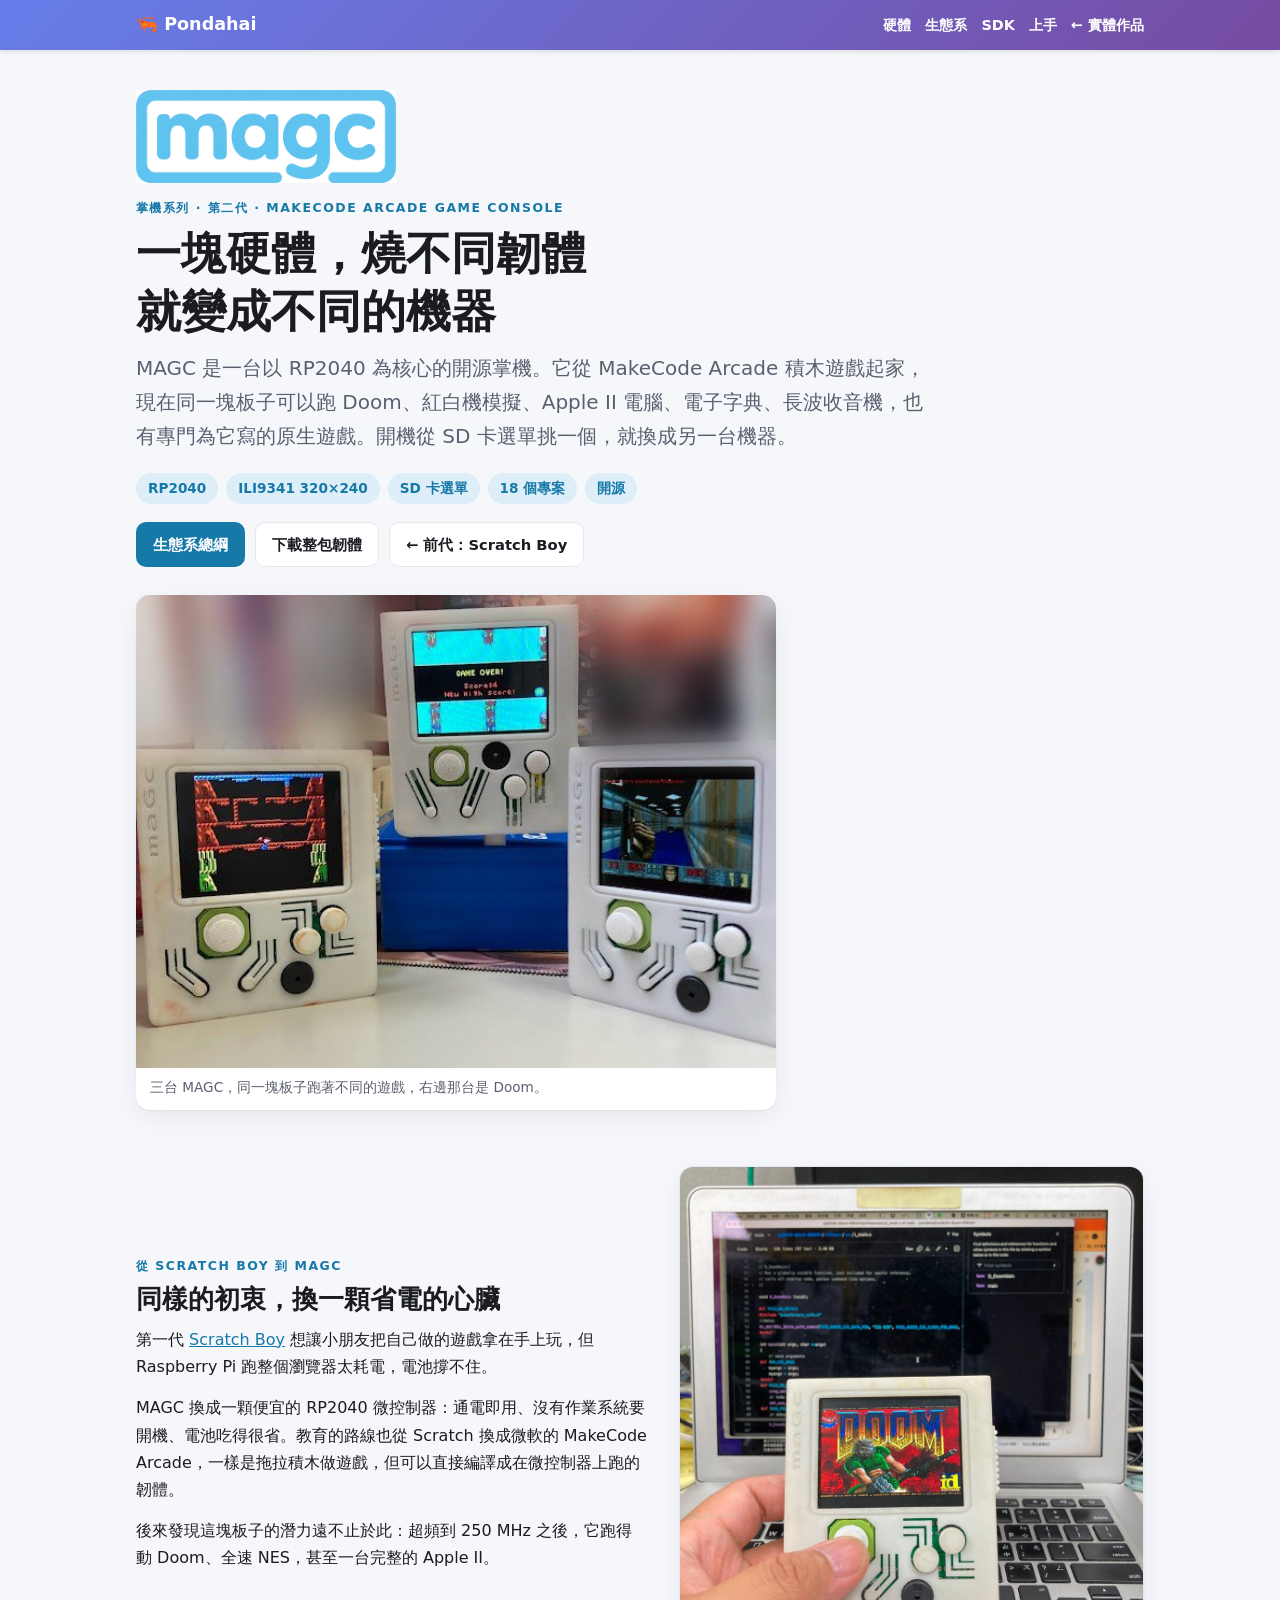
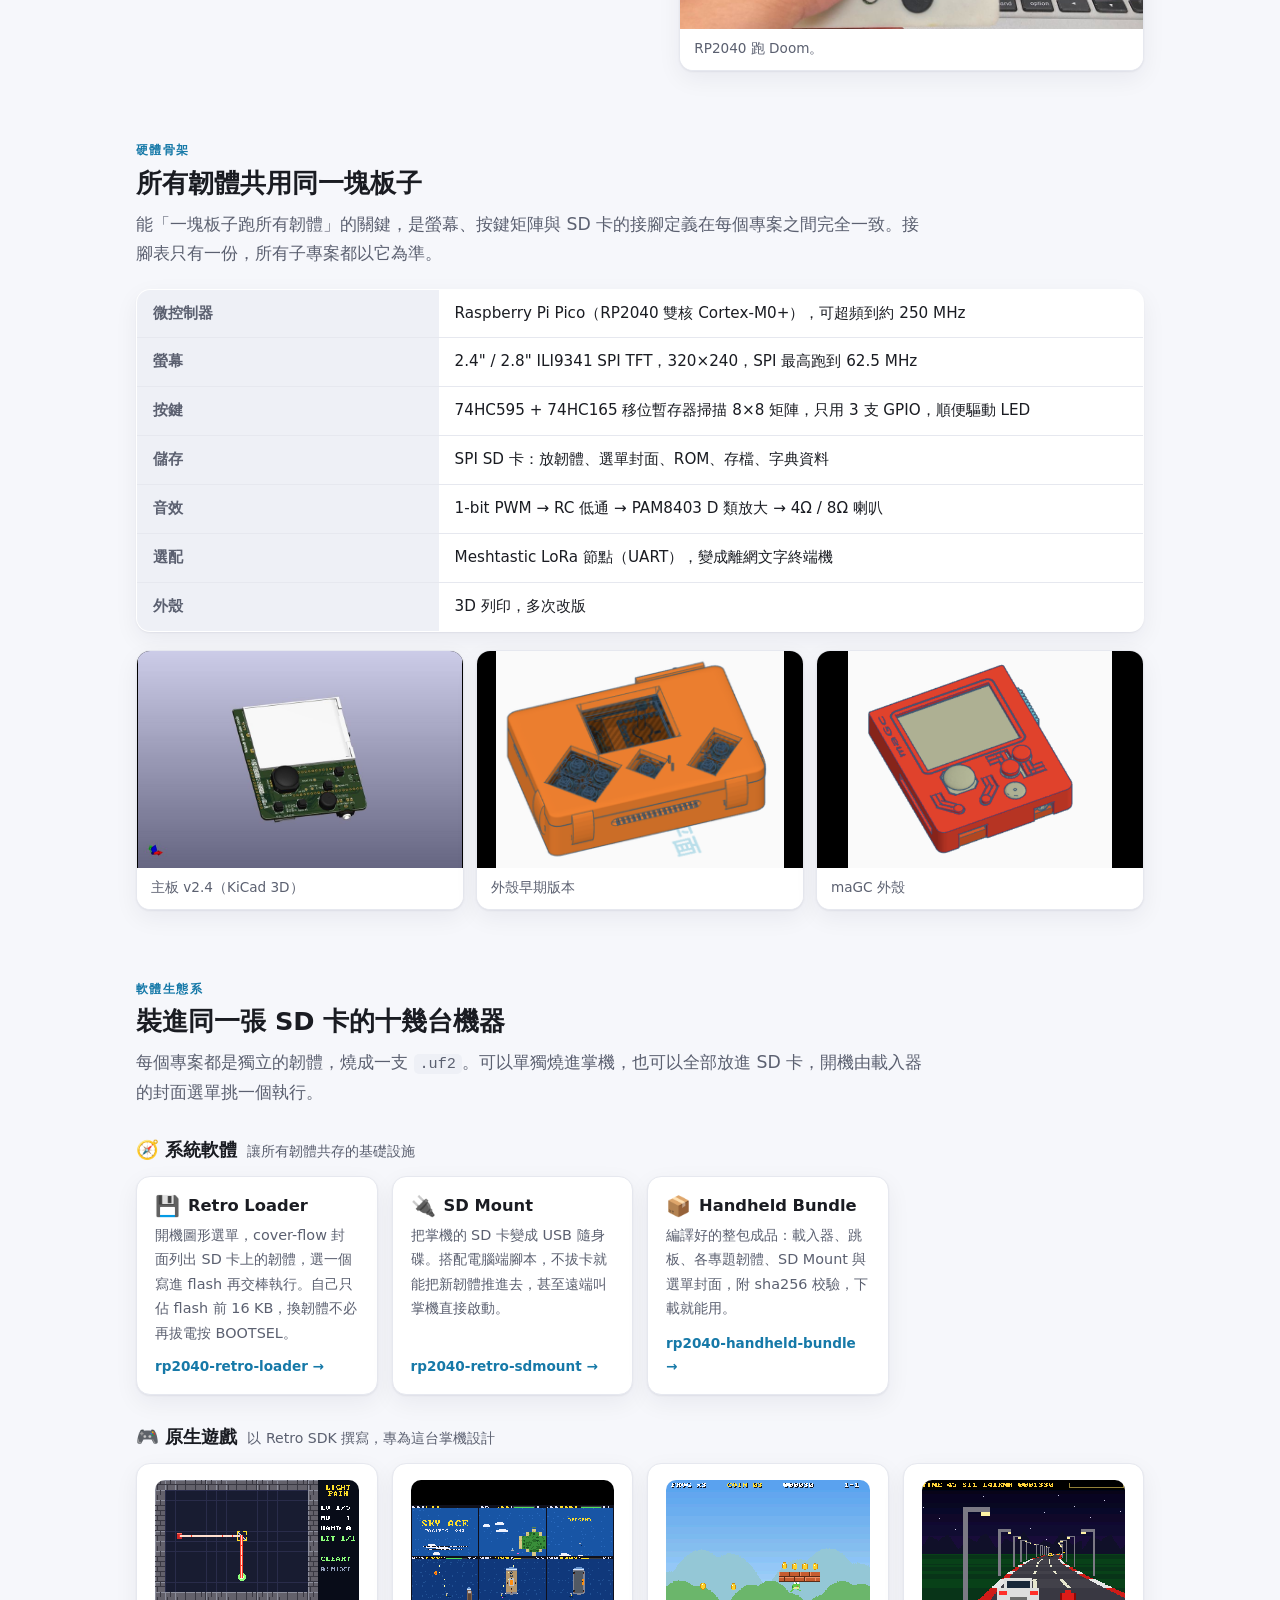
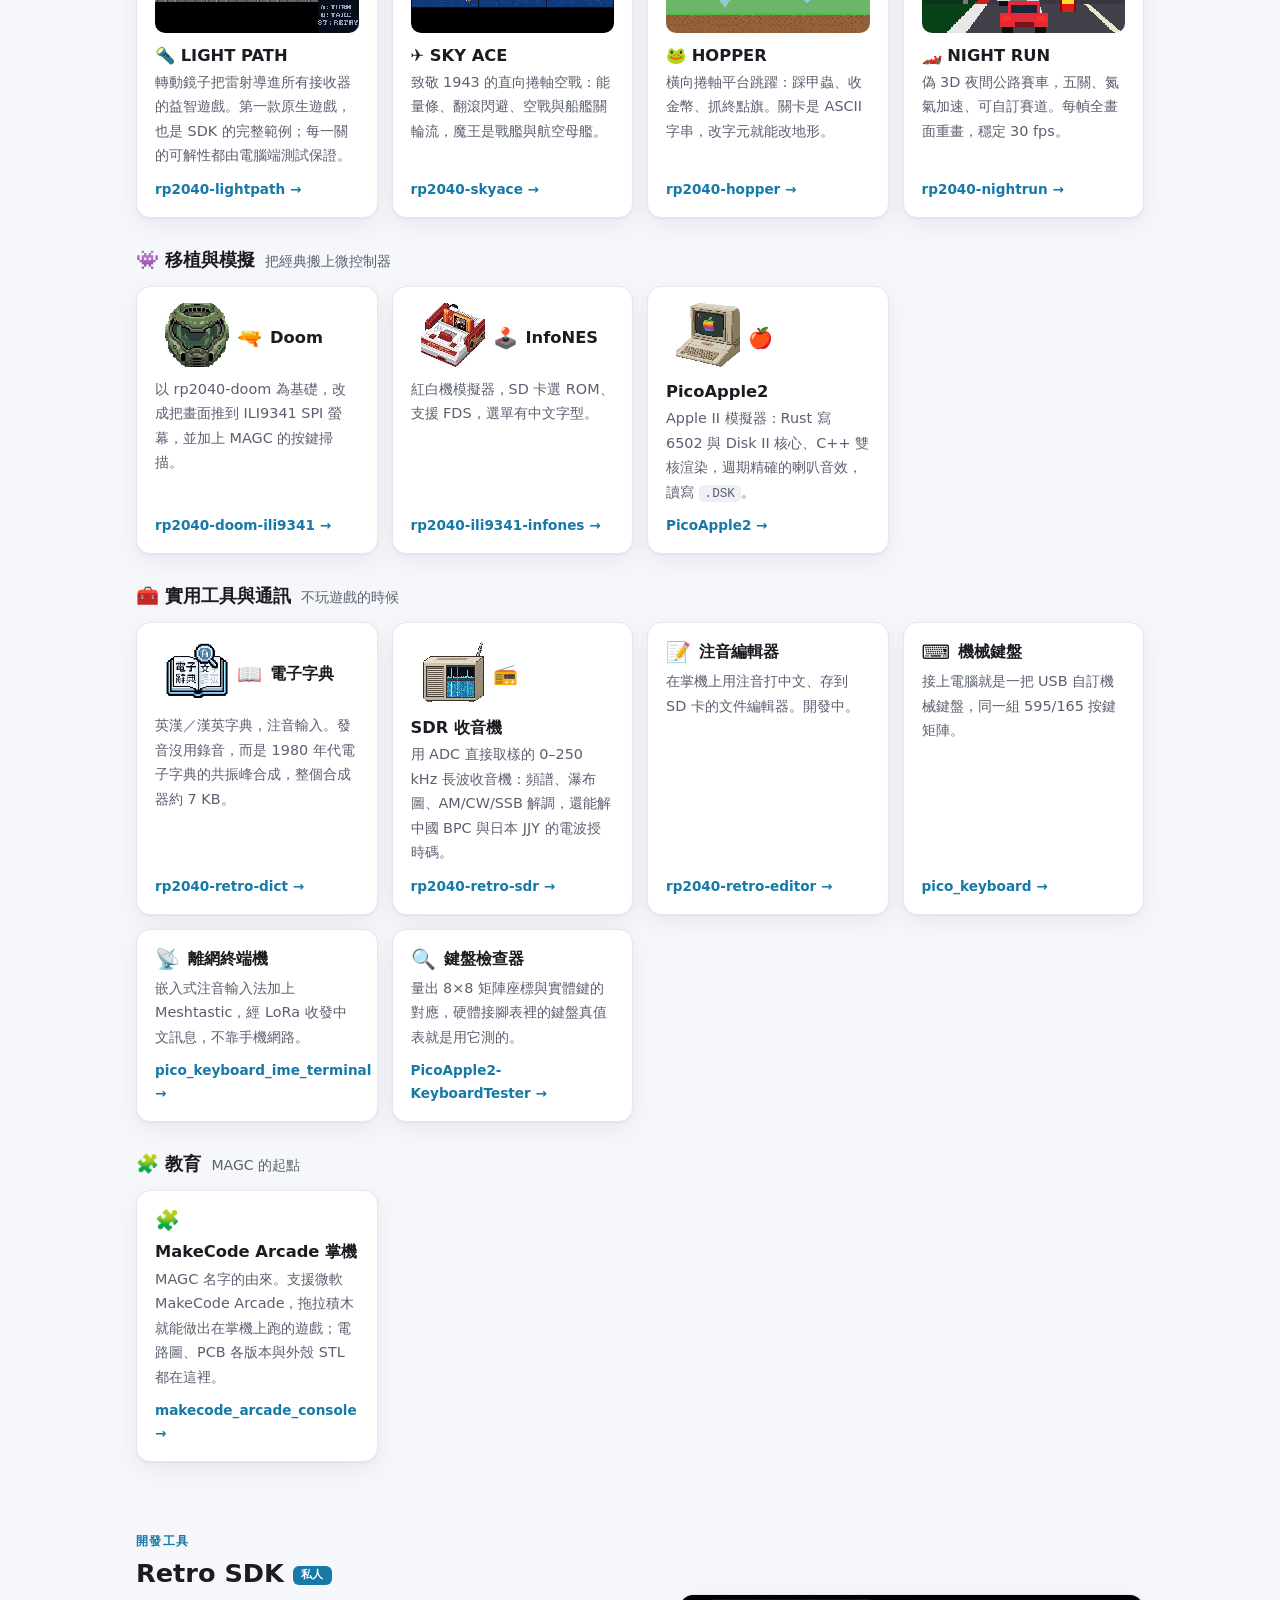
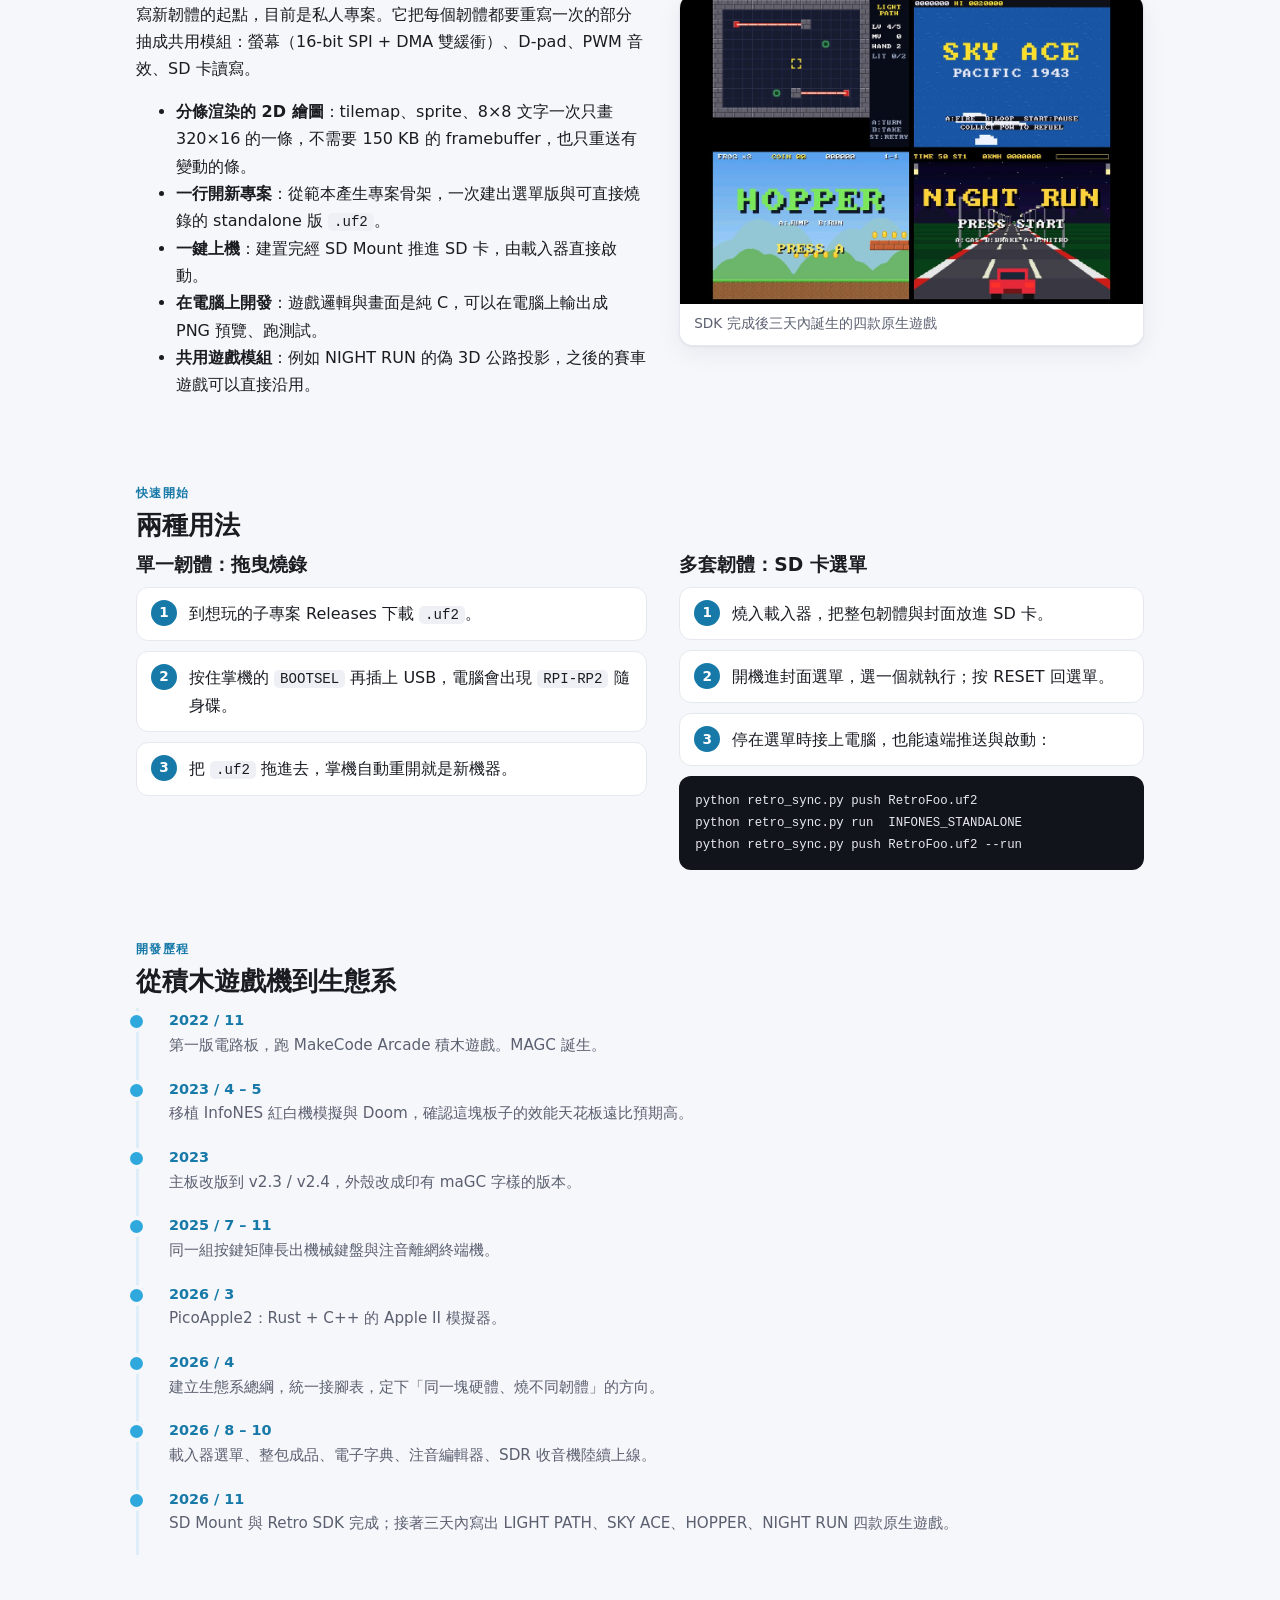
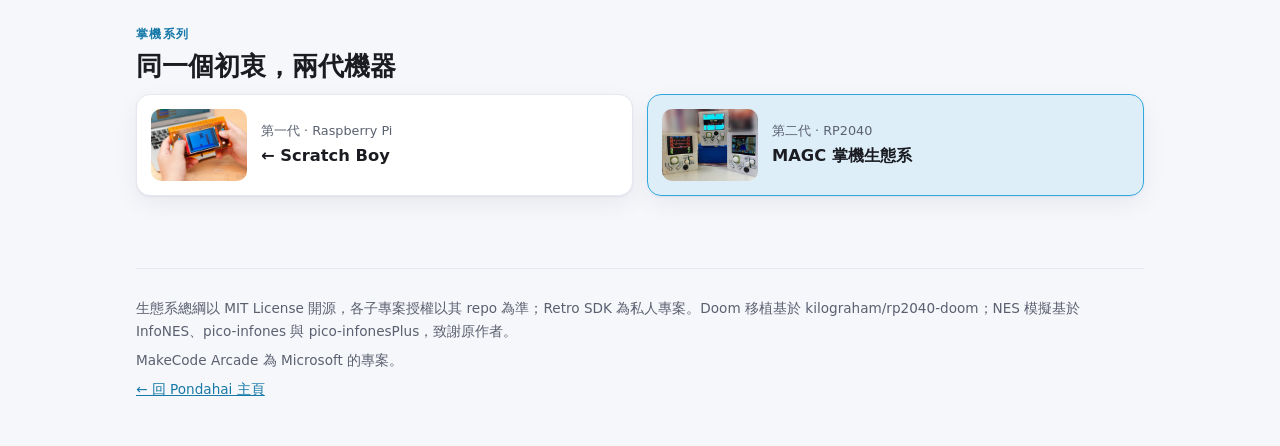
==== magc.html @ ac97529e "feat: 新增 Scratch Boy 與 MAGC 掌機介紹頁 - scratchboy.html：第一代 Scratch Boy（Raspberry Pi + Scratch 3）的理念、   " ====
<!DOCTYPE html>
<html lang="zh-Hant">
<head>
<meta charset="UTF-8">
<meta name="viewport" content="width=device-width, initial-scale=1.0">
<title>MAGC 掌機生態系</title>
<meta name="description" content="MAGC（Makecode Arcade Game Console）：RP2040 掌機與它的軟體生態系。一塊硬體，燒不同韌體就變成不同機器：Doom、NES、Apple II、電子字典、SDR 收音機與原生遊戲。">
<meta property="og:title" content="MAGC — 一塊硬體，燒不同韌體就變成不同機器">
<meta property="og:description" content="RP2040 掌機與它的軟體生態系：載入器選單、Doom、NES、Apple II、電子字典、SDR 收音機、原生遊戲。">
<meta property="og:image" content="images/magc/trio.jpg">
<link rel="stylesheet" href="css/product.css">
</head>
<body class="p-magc">

<header class="topbar">
    <div class="topbar-inner">
        <a class="brand" href="index.html">🦐 Pondahai</a>
        <nav aria-label="頁面導覽">
            <a href="#hardware">硬體</a>
            <a href="#ecosystem">生態系</a>
            <a href="#sdk">SDK</a>
            <a href="#start">上手</a>
            <a href="index.html#portfolio-personal">← 實體作品</a>
        </nav>
    </div>
</header>

<main class="wrap">

    <!-- Hero -->
    <section class="hero">
        <img class="hero-logo" src="images/magc/logo.png" width="640" height="230" alt="magc" onerror="this.remove()">
        <span class="eyebrow" style="display:block">掌機系列 · 第二代 · Makecode Arcade Game Console</span>
        <h1>一塊硬體，燒不同韌體<br>就變成不同的機器</h1>
        <p class="tagline">MAGC 是一台以 RP2040 為核心的開源掌機。它從 MakeCode Arcade 積木遊戲起家，現在同一塊板子可以跑 Doom、紅白機模擬、Apple II 電腦、電子字典、長波收音機，也有專門為它寫的原生遊戲。開機從 SD 卡選單挑一個，就換成另一台機器。</p>
        <ul class="chips">
            <li>RP2040</li>
            <li>ILI9341 320×240</li>
            <li>SD 卡選單</li>
            <li>18 個專案</li>
            <li>開源</li>
        </ul>
        <div class="actions">
            <a class="btn btn-primary" href="https://github.com/pondahai/rp2040-retro-handheld" target="_blank" rel="noopener">生態系總綱</a>
            <a class="btn btn-ghost" href="https://github.com/pondahai/rp2040-handheld-bundle/releases" target="_blank" rel="noopener">下載整包韌體</a>
            <a class="btn btn-ghost" href="scratchboy.html">← 前代：Scratch Boy</a>
        </div>
        <figure class="hero-figure narrow">
            <img src="images/magc/trio.jpg" width="595" height="440" alt="三台印著 maGC 字樣的白色 3D 列印掌機並排，螢幕分別顯示平台遊戲、GAME OVER 畫面與 Doom" onerror="this.remove()">
            <figcaption>三台 MAGC，同一塊板子跑著不同的遊戲，右邊那台是 Doom。</figcaption>
        </figure>
    </section>

    <!-- 定位 -->
    <section id="why">
        <div class="split">
            <div>
                <span class="eyebrow">從 Scratch Boy 到 MAGC</span>
                <h2 class="sec-title">同樣的初衷，換一顆省電的心臟</h2>
                <p>第一代 <a href="scratchboy.html">Scratch Boy</a> 想讓小朋友把自己做的遊戲拿在手上玩，但 Raspberry Pi 跑整個瀏覽器太耗電，電池撐不住。</p>
                <p>MAGC 換成一顆便宜的 RP2040 微控制器：通電即用、沒有作業系統要開機、電池吃得很省。教育的路線也從 Scratch 換成微軟的 MakeCode Arcade，一樣是拖拉積木做遊戲，但可以直接編譯成在微控制器上跑的韌體。</p>
                <p>後來發現這塊板子的潛力遠不止於此：超頻到 250 MHz 之後，它跑得動 Doom、全速 NES，甚至一台完整的 Apple II。</p>
            </div>
            <figure class="shot tall">
                <img src="images/magc/doom-hand.jpg" width="1000" height="1000" loading="lazy" alt="手握一台白色 MAGC 掌機，螢幕顯示 DOOM 標題畫面" onerror="this.parentElement.remove()">
                <figcaption>RP2040 跑 Doom。</figcaption>
            </figure>
        </div>
    </section>

    <!-- 硬體 -->
    <section id="hardware">
        <span class="eyebrow">硬體骨架</span>
        <h2 class="sec-title">所有韌體共用同一塊板子</h2>
        <p class="lead">能「一塊板子跑所有韌體」的關鍵，是螢幕、按鍵矩陣與 SD 卡的接腳定義在每個專案之間完全一致。接腳表只有一份，所有子專案都以它為準。</p>

        <table class="spec">
            <tbody>
                <tr><th>微控制器</th><td>Raspberry Pi Pico（RP2040 雙核 Cortex-M0+），可超頻到約 250 MHz</td></tr>
                <tr><th>螢幕</th><td>2.4" / 2.8" ILI9341 SPI TFT，320×240，SPI 最高跑到 62.5 MHz</td></tr>
                <tr><th>按鍵</th><td>74HC595 + 74HC165 移位暫存器掃描 8×8 矩陣，只用 3 支 GPIO，順便驅動 LED</td></tr>
                <tr><th>儲存</th><td>SPI SD 卡：放韌體、選單封面、ROM、存檔、字典資料</td></tr>
                <tr><th>音效</th><td>1-bit PWM → RC 低通 → PAM8403 D 類放大 → 4Ω / 8Ω 喇叭</td></tr>
                <tr><th>選配</th><td>Meshtastic LoRa 節點（UART），變成離網文字終端機</td></tr>
                <tr><th>外殼</th><td>3D 列印，多次改版</td></tr>
            </tbody>
        </table>

        <div class="gallery" style="margin-top:18px">
            <figure class="shot contain">
                <img src="images/magc/pcb-v24.jpg" width="900" height="602" loading="lazy" alt="MAGC v2.4 電路板的 3D 算圖：深綠色 PCB、搖桿、按鍵、SD 卡槽與螢幕位置" onerror="this.parentElement.remove()">
                <figcaption>主板 v2.4（KiCad 3D）</figcaption>
            </figure>
            <figure class="shot contain">
                <img src="images/magc/case-v1.png" width="600" height="454" loading="lazy" alt="橘色 3D 列印外殼的設計圖，可看到螢幕開窗與按鍵開孔" onerror="this.parentElement.remove()">
                <figcaption>外殼早期版本</figcaption>
            </figure>
            <figure class="shot contain">
                <img src="images/magc/case-v2.png" width="494" height="408" loading="lazy" alt="紅色 3D 列印外殼設計圖，側面印有 maGC 字樣" onerror="this.parentElement.remove()">
                <figcaption>maGC 外殼</figcaption>
            </figure>
        </div>
    </section>

    <!-- 生態系 -->
    <section id="ecosystem">
        <span class="eyebrow">軟體生態系</span>
        <h2 class="sec-title">裝進同一張 SD 卡的十幾台機器</h2>
        <p class="lead">每個專案都是獨立的韌體，燒成一支 <code>.uf2</code>。可以單獨燒進掌機，也可以全部放進 SD 卡，開機由載入器的封面選單挑一個執行。</p>

        <!-- 系統軟體 -->
        <div class="group">
            <div class="group-head"><h3>🧭 系統軟體</h3><span>讓所有韌體共存的基礎設施</span></div>
            <div class="grid">
                <article class="card">
                    <h3><span class="emoji">💾</span>Retro Loader</h3>
                    <p>開機圖形選單，cover-flow 封面列出 SD 卡上的韌體，選一個寫進 flash 再交棒執行。自己只佔 flash 前 16 KB，換韌體不必再拔電按 BOOTSEL。</p>
                    <a class="more" href="https://github.com/pondahai/rp2040-retro-loader" target="_blank" rel="noopener">rp2040-retro-loader →</a>
                </article>
                <article class="card">
                    <h3><span class="emoji">🔌</span>SD Mount</h3>
                    <p>把掌機的 SD 卡變成 USB 隨身碟。搭配電腦端腳本，不拔卡就能把新韌體推進去，甚至遠端叫掌機直接啟動。</p>
                    <a class="more" href="https://github.com/pondahai/rp2040-retro-sdmount" target="_blank" rel="noopener">rp2040-retro-sdmount →</a>
                </article>
                <article class="card">
                    <h3><span class="emoji">📦</span>Handheld Bundle</h3>
                    <p>編譯好的整包成品：載入器、跳板、各專題韌體、SD Mount 與選單封面，附 sha256 校驗，下載就能用。</p>
                    <a class="more" href="https://github.com/pondahai/rp2040-handheld-bundle" target="_blank" rel="noopener">rp2040-handheld-bundle →</a>
                </article>
            </div>
        </div>

        <!-- 原生遊戲 -->
        <div class="group">
            <div class="group-head"><h3>🎮 原生遊戲</h3><span>以 Retro SDK 撰寫，專為這台掌機設計</span></div>
            <div class="grid">
                <article class="card">
                    <img class="thumb pixel" src="images/magc/shot-lightpath.png" width="320" height="240" loading="lazy" alt="LIGHT PATH 遊戲畫面：雷射經鏡子反射導入接收器" onerror="this.remove()">
                    <h3>🔦 LIGHT PATH</h3>
                    <p>轉動鏡子把雷射導進所有接收器的益智遊戲。第一款原生遊戲，也是 SDK 的完整範例；每一關的可解性都由電腦端測試保證。</p>
                    <a class="more" href="https://github.com/pondahai/rp2040-lightpath" target="_blank" rel="noopener">rp2040-lightpath →</a>
                </article>
                <article class="card">
                    <img class="thumb fit pixel" src="images/magc/shot-skyace.png" width="976" height="492" loading="lazy" alt="SKY ACE 遊戲畫面：直向捲軸空戰與船艦關" onerror="this.remove()">
                    <h3>✈️ SKY ACE</h3>
                    <p>致敬 1943 的直向捲軸空戰：能量條、翻滾閃避、空戰與船艦關輪流，魔王是戰艦與航空母艦。</p>
                    <a class="more" href="https://github.com/pondahai/rp2040-skyace" target="_blank" rel="noopener">rp2040-skyace →</a>
                </article>
                <article class="card">
                    <img class="thumb pixel" src="images/magc/shot-hopper.png" width="320" height="240" loading="lazy" alt="HOPPER 遊戲畫面：青蛙在草地與磚塊間跳躍收集金幣" onerror="this.remove()">
                    <h3>🐸 HOPPER</h3>
                    <p>橫向捲軸平台跳躍：踩甲蟲、收金幣、抓終點旗。關卡是 ASCII 字串，改字元就能改地形。</p>
                    <a class="more" href="https://github.com/pondahai/rp2040-hopper" target="_blank" rel="noopener">rp2040-hopper →</a>
                </article>
                <article class="card">
                    <img class="thumb pixel" src="images/magc/shot-nightrun.png" width="640" height="480" loading="lazy" alt="NIGHT RUN 遊戲畫面：夜間公路上的紅色賽車與路燈" onerror="this.remove()">
                    <h3>🏎️ NIGHT RUN</h3>
                    <p>偽 3D 夜間公路賽車，五關、氮氣加速、可自訂賽道。每幀全畫面重畫，穩定 30 fps。</p>
                    <a class="more" href="https://github.com/pondahai/rp2040-nightrun" target="_blank" rel="noopener">rp2040-nightrun →</a>
                </article>
            </div>
        </div>

        <!-- 移植與模擬 -->
        <div class="group">
            <div class="group-head"><h3>👾 移植與模擬</h3><span>把經典搬上微控制器</span></div>
            <div class="grid">
                <article class="card">
                    <h3><img class="cover pixel" src="images/magc/cover-doom.jpg" width="218" height="240" loading="lazy" alt="" onerror="this.remove()"><span class="emoji">🔫</span>Doom</h3>
                    <p>以 rp2040-doom 為基礎，改成把畫面推到 ILI9341 SPI 螢幕，並加上 MAGC 的按鍵掃描。</p>
                    <a class="more" href="https://github.com/pondahai/rp2040-doom-ili9341" target="_blank" rel="noopener">rp2040-doom-ili9341 →</a>
                </article>
                <article class="card">
                    <h3><img class="cover pixel" src="images/magc/cover-nes.jpg" width="240" height="194" loading="lazy" alt="" onerror="this.remove()"><span class="emoji">🕹️</span>InfoNES</h3>
                    <p>紅白機模擬器，SD 卡選 ROM、支援 FDS，選單有中文字型。</p>
                    <a class="more" href="https://github.com/pondahai/rp2040-ili9341-infones" target="_blank" rel="noopener">rp2040-ili9341-infones →</a>
                </article>
                <article class="card">
                    <h3><img class="cover pixel" src="images/magc/cover-apple2.jpg" width="240" height="221" loading="lazy" alt="" onerror="this.remove()"><span class="emoji">🍎</span>PicoApple2</h3>
                    <p>Apple II 模擬器：Rust 寫 6502 與 Disk II 核心、C++ 雙核渲染，週期精確的喇叭音效，讀寫 <code>.DSK</code>。</p>
                    <a class="more" href="https://github.com/pondahai/PicoApple2" target="_blank" rel="noopener">PicoApple2 →</a>
                </article>
            </div>
        </div>

        <!-- 工具與通訊 -->
        <div class="group">
            <div class="group-head"><h3>🧰 實用工具與通訊</h3><span>不玩遊戲的時候</span></div>
            <div class="grid">
                <article class="card">
                    <h3><img class="cover pixel" src="images/magc/cover-dict.png" width="240" height="240" loading="lazy" alt="" onerror="this.remove()"><span class="emoji">📖</span>電子字典</h3>
                    <p>英漢／漢英字典，注音輸入。發音沒用錄音，而是 1980 年代電子字典的共振峰合成，整個合成器約 7 KB。</p>
                    <a class="more" href="https://github.com/pondahai/rp2040-retro-dict" target="_blank" rel="noopener">rp2040-retro-dict →</a>
                </article>
                <article class="card">
                    <h3><img class="cover pixel" src="images/magc/cover-sdr.png" width="96" height="96" loading="lazy" alt="" onerror="this.remove()"><span class="emoji">📻</span>SDR 收音機</h3>
                    <p>用 ADC 直接取樣的 0–250 kHz 長波收音機：頻譜、瀑布圖、AM/CW/SSB 解調，還能解中國 BPC 與日本 JJY 的電波授時碼。</p>
                    <a class="more" href="https://github.com/pondahai/rp2040-retro-sdr" target="_blank" rel="noopener">rp2040-retro-sdr →</a>
                </article>
                <article class="card">
                    <h3><span class="emoji">📝</span>注音編輯器</h3>
                    <p>在掌機上用注音打中文、存到 SD 卡的文件編輯器。開發中。</p>
                    <a class="more" href="https://github.com/pondahai/rp2040-retro-editor" target="_blank" rel="noopener">rp2040-retro-editor →</a>
                </article>
                <article class="card">
                    <h3><span class="emoji">⌨️</span>機械鍵盤</h3>
                    <p>接上電腦就是一把 USB 自訂機械鍵盤，同一組 595/165 按鍵矩陣。</p>
                    <a class="more" href="https://github.com/pondahai/pico_keyboard" target="_blank" rel="noopener">pico_keyboard →</a>
                </article>
                <article class="card">
                    <h3><span class="emoji">📡</span>離網終端機</h3>
                    <p>嵌入式注音輸入法加上 Meshtastic，經 LoRa 收發中文訊息，不靠手機網路。</p>
                    <a class="more" href="https://github.com/pondahai/pico_keyboard_ime_terminal" target="_blank" rel="noopener">pico_keyboard_ime_terminal →</a>
                </article>
                <article class="card">
                    <h3><span class="emoji">🔍</span>鍵盤檢查器</h3>
                    <p>量出 8×8 矩陣座標與實體鍵的對應，硬體接腳表裡的鍵盤真值表就是用它測的。</p>
                    <a class="more" href="https://github.com/pondahai/PicoApple2-KeyboardTester" target="_blank" rel="noopener">PicoApple2-KeyboardTester →</a>
                </article>
            </div>
        </div>

        <!-- 教育 -->
        <div class="group">
            <div class="group-head"><h3>🧩 教育</h3><span>MAGC 的起點</span></div>
            <div class="grid">
                <article class="card">
                    <h3><span class="emoji">🧩</span>MakeCode Arcade 掌機</h3>
                    <p>MAGC 名字的由來。支援微軟 MakeCode Arcade，拖拉積木就能做出在掌機上跑的遊戲；電路圖、PCB 各版本與外殼 STL 都在這裡。</p>
                    <a class="more" href="https://github.com/pondahai/makecode_arcade_console" target="_blank" rel="noopener">makecode_arcade_console →</a>
                </article>
            </div>
        </div>
    </section>

    <!-- SDK -->
    <section id="sdk">
        <div class="split">
            <div>
                <span class="eyebrow">開發工具</span>
                <h2 class="sec-title">Retro SDK <span class="badge accent">私人</span></h2>
                <p>寫新韌體的起點，目前是私人專案。它把每個韌體都要重寫一次的部分抽成共用模組：螢幕（16-bit SPI + DMA 雙緩衝）、D-pad、PWM 音效、SD 卡讀寫。</p>
                <ul>
                    <li><strong>分條渲染的 2D 繪圖</strong>：tilemap、sprite、8×8 文字一次只畫 320×16 的一條，不需要 150 KB 的 framebuffer，也只重送有變動的條。</li>
                    <li><strong>一行開新專案</strong>：從範本產生專案骨架，一次建出選單版與可直接燒錄的 standalone 版 <code>.uf2</code>。</li>
                    <li><strong>一鍵上機</strong>：建置完經 SD Mount 推進 SD 卡，由載入器直接啟動。</li>
                    <li><strong>在電腦上開發</strong>：遊戲邏輯與畫面是純 C，可以在電腦上輸出成 PNG 預覽、跑測試。</li>
                    <li><strong>共用遊戲模組</strong>：例如 NIGHT RUN 的偽 3D 公路投影，之後的賽車遊戲可以直接沿用。</li>
                </ul>
            </div>
            <div>
                <figure class="shot contain">
                    <img src="images/magc/games-titles.jpg" width="960" height="729" loading="lazy" alt="LIGHT PATH、SKY ACE、HOPPER、NIGHT RUN 四款遊戲的標題畫面拼貼" onerror="this.parentElement.remove()">
                    <figcaption>SDK 完成後三天內誕生的四款原生遊戲</figcaption>
                </figure>
            </div>
        </div>
    </section>

    <!-- 上手 -->
    <section id="start">
        <span class="eyebrow">快速開始</span>
        <h2 class="sec-title">兩種用法</h2>
        <div class="split" style="align-items:start">
            <div>
                <h3 style="margin-bottom:10px">單一韌體：拖曳燒錄</h3>
                <ol class="steps">
                    <li>到想玩的子專案 Releases 下載 <code>.uf2</code>。</li>
                    <li>按住掌機的 <code>BOOTSEL</code> 再插上 USB，電腦會出現 <code>RPI-RP2</code> 隨身碟。</li>
                    <li>把 <code>.uf2</code> 拖進去，掌機自動重開就是新機器。</li>
                </ol>
            </div>
            <div>
                <h3 style="margin-bottom:10px">多套韌體：SD 卡選單</h3>
                <ol class="steps">
                    <li>燒入載入器，把整包韌體與封面放進 SD 卡。</li>
                    <li>開機進封面選單，選一個就執行；按 RESET 回選單。</li>
                    <li>停在選單時接上電腦，也能遠端推送與啟動：</li>
                </ol>
<pre><code>python retro_sync.py push RetroFoo.uf2
python retro_sync.py run  INFONES_STANDALONE
python retro_sync.py push RetroFoo.uf2 --run</code></pre>
            </div>
        </div>
    </section>

    <!-- 時間軸 -->
    <section id="story">
        <span class="eyebrow">開發歷程</span>
        <h2 class="sec-title">從積木遊戲機到生態系</h2>
        <ol class="timeline">
            <li><time>2022 / 11</time><p>第一版電路板，跑 MakeCode Arcade 積木遊戲。MAGC 誕生。</p></li>
            <li><time>2023 / 4 – 5</time><p>移植 InfoNES 紅白機模擬與 Doom，確認這塊板子的效能天花板遠比預期高。</p></li>
            <li><time>2023</time><p>主板改版到 v2.3 / v2.4，外殼改成印有 maGC 字樣的版本。</p></li>
            <li><time>2025 / 7 – 11</time><p>同一組按鍵矩陣長出機械鍵盤與注音離網終端機。</p></li>
            <li><time>2026 / 3</time><p>PicoApple2：Rust + C++ 的 Apple II 模擬器。</p></li>
            <li><time>2026 / 4</time><p>建立生態系總綱，統一接腳表，定下「同一塊硬體、燒不同韌體」的方向。</p></li>
            <li><time>2026 / 8 – 10</time><p>載入器選單、整包成品、電子字典、注音編輯器、SDR 收音機陸續上線。</p></li>
            <li><time>2026 / 11</time><p>SD Mount 與 Retro SDK 完成；接著三天內寫出 LIGHT PATH、SKY ACE、HOPPER、NIGHT RUN 四款原生遊戲。</p></li>
        </ol>
    </section>

    <!-- 系列 -->
    <section id="series">
        <span class="eyebrow">掌機系列</span>
        <h2 class="sec-title">同一個初衷，兩代機器</h2>
        <div class="series">
            <a href="scratchboy.html">
                <img src="images/scratch_console.jpg" alt="" loading="lazy">
                <span><small>第一代 · Raspberry Pi</small><strong>← Scratch Boy</strong></span>
            </a>
            <a class="current" href="magc.html" aria-current="page">
                <img src="images/magc/trio.jpg" alt="" loading="lazy">
                <span><small>第二代 · RP2040</small><strong>MAGC 掌機生態系</strong></span>
            </a>
        </div>
    </section>

    <footer class="foot">
        <p>生態系總綱以 MIT License 開源，各子專案授權以其 repo 為準；Retro SDK 為私人專案。Doom 移植基於 kilograham/rp2040-doom；NES 模擬基於 InfoNES、pico-infones 與 pico-infonesPlus，致謝原作者。</p>
        <p>MakeCode Arcade 為 Microsoft 的專案。</p>
        <p><a href="index.html">← 回 Pondahai 主頁</a></p>
    </footer>
</main>

</body>
</html>
---- css/product.css ----
/* =========================================================
   product.css — 產品介紹頁共用樣式（scratchboy.html / magc.html）
   色票沿用 projects.html 的 token 寫法；主站漸層沿用 feed.css。
   每頁以 body class 指定產品強調色：.p-scratchboy / .p-magc
   ========================================================= */

:root {
    --bg: #f6f7fb;
    --card: #ffffff;
    --fg: #1a1c22;
    --muted: #5b6070;
    --border: #e6e8ef;
    --soft: #eef0f6;
    --site-1: #667eea;
    --site-2: #764ba2;
    --accent: #4f6df5;
    --accent-ink: #3150d6;
    --accent-soft: rgba(79, 109, 245, .10);
    --shadow: 0 1px 2px rgba(20, 25, 50, .06), 0 8px 24px rgba(20, 25, 50, .06);
    --radius: 14px;
}

.p-scratchboy {
    --accent: #f08a00;
    --accent-ink: #b45f00;
    --accent-soft: rgba(240, 138, 0, .12);
    --on-accent-bg: #b45f00;
    --on-accent-fg: #ffffff;
}

.p-magc {
    --accent: #2fa8de;
    --accent-ink: #1679a8;
    --accent-soft: rgba(47, 168, 222, .12);
    --on-accent-bg: #1679a8;
    --on-accent-fg: #ffffff;
}

@media (prefers-color-scheme: dark) {
    :root:not([data-theme="light"]) {
        --bg: #0f1117;
        --card: #171a22;
        --fg: #e8eaf0;
        --muted: #9aa0b4;
        --border: #262a36;
        --soft: #1d212b;
        --shadow: 0 1px 2px rgba(0, 0, 0, .4), 0 8px 24px rgba(0, 0, 0, .35);
    }
    :root:not([data-theme="light"]) .p-scratchboy { --accent-ink: #ffb347; --accent-soft: rgba(240, 138, 0, .16); --on-accent-bg: #f5a623; --on-accent-fg: #0f1117; }
    :root:not([data-theme="light"]) .p-magc { --accent-ink: #6cc9f2; --accent-soft: rgba(47, 168, 222, .16); --on-accent-bg: #4cc3f0; --on-accent-fg: #0f1117; }
}

:root[data-theme="dark"] {
    --bg: #0f1117;
    --card: #171a22;
    --fg: #e8eaf0;
    --muted: #9aa0b4;
    --border: #262a36;
    --soft: #1d212b;
    --shadow: 0 1px 2px rgba(0, 0, 0, .4), 0 8px 24px rgba(0, 0, 0, .35);
}

* { box-sizing: border-box; }

html { scroll-behavior: smooth; }

body {
    margin: 0;
    background: var(--bg);
    color: var(--fg);
    font-family: system-ui, -apple-system, "Segoe UI", "Noto Sans TC", "PingFang TC", "Microsoft JhengHei", Roboto, Arial, sans-serif;
    line-height: 1.7;
    -webkit-font-smoothing: antialiased;
    overflow-x: hidden;
}

img { max-width: 100%; display: block; }

a { color: var(--accent-ink); }

/* ---------- 頂部導覽（沿用主站漸層） ---------- */
.topbar {
    background: linear-gradient(135deg, var(--site-1) 0%, var(--site-2) 100%);
    color: #fff;
    position: sticky;
    top: 0;
    z-index: 10;
    box-shadow: 0 2px 4px rgba(0, 0, 0, .1);
}

.topbar-inner {
    max-width: 1040px;
    margin: 0 auto;
    padding: 10px 16px;
    display: flex;
    align-items: center;
    justify-content: space-between;
    gap: 12px;
}

.topbar a { color: #fff; text-decoration: none; font-weight: 600; }
.topbar a:hover { text-decoration: underline; }
.topbar .brand { font-size: 1.1rem; }
.topbar nav { display: flex; gap: 14px; flex-wrap: wrap; font-size: .9rem; }

/* ---------- 版面 ---------- */
.wrap {
    max-width: 1040px;
    margin: 0 auto;
    padding: 0 16px;
}

section { padding: 56px 0 8px; }

.eyebrow {
    display: inline-block;
    font-size: .78rem;
    font-weight: 700;
    letter-spacing: .12em;
    text-transform: uppercase;
    color: var(--accent-ink);
    margin-bottom: 6px;
}

h1, h2, h3 { line-height: 1.3; margin: 0; }

h2.sec-title { font-size: 1.6rem; margin-bottom: 10px; }

.lead { font-size: 1.08rem; color: var(--muted); max-width: 46em; margin: 0 0 20px; }

p { margin: 0 0 14px; }

/* ---------- Hero ---------- */
.hero { padding: 40px 0 0; }

.hero-logo { max-width: 260px; height: auto; margin-bottom: 14px; }

.hero h1 { font-size: clamp(1.8rem, 4.5vw, 2.8rem); margin-bottom: 10px; }

.hero .tagline { font-size: clamp(1.02rem, 2.2vw, 1.25rem); color: var(--muted); max-width: 40em; margin-bottom: 20px; }

.hero-figure {
    margin: 28px 0 0;
    border-radius: var(--radius);
    overflow: hidden;
    box-shadow: var(--shadow);
    background: var(--soft);
}

.hero-figure img { width: 100%; height: auto; }

.hero-figure.narrow { max-width: 640px; }

.hero-figure figcaption,
.shot figcaption {
    font-size: .85rem;
    color: var(--muted);
    padding: 8px 14px 10px;
    background: var(--card);
}

.chips { display: flex; flex-wrap: wrap; gap: 8px; margin: 0 0 6px; padding: 0; list-style: none; }

.chips li {
    font-size: .85rem;
    padding: 4px 12px;
    border-radius: 999px;
    background: var(--accent-soft);
    color: var(--accent-ink);
    font-weight: 600;
}

/* ---------- 按鈕 ---------- */
.actions { display: flex; flex-wrap: wrap; gap: 10px; margin-top: 18px; }

.btn {
    display: inline-flex;
    align-items: center;
    gap: 6px;
    padding: 9px 16px;
    border-radius: 10px;
    font-size: .92rem;
    font-weight: 700;
    text-decoration: none;
    border: 1px solid transparent;
}

.btn-primary { background: var(--on-accent-bg); color: var(--on-accent-fg); }
.btn-primary:hover { filter: brightness(1.07); }
.btn-ghost { color: var(--fg); border-color: var(--border); background: var(--card); }
.btn-ghost:hover { border-color: var(--accent); }

/* ---------- 雙欄 ---------- */
.split {
    display: grid;
    grid-template-columns: 1.1fr 1fr;
    gap: 32px;
    align-items: center;
}

.split.rev > :first-child { order: 2; }

/* ---------- 卡片格 ---------- */
.grid {
    display: grid;
    gap: 14px;
    grid-template-columns: repeat(auto-fill, minmax(230px, 1fr));
}

.card {
    background: var(--card);
    border: 1px solid var(--border);
    border-radius: var(--radius);
    padding: 16px 18px;
    box-shadow: var(--shadow);
    display: flex;
    flex-direction: column;
    min-width: 0;
}

.card h3 { font-size: 1.02rem; margin-bottom: 4px; display: flex; align-items: center; gap: 8px; flex-wrap: wrap; }
.card .emoji { font-size: 1.25rem; }
.card p { font-size: .9rem; color: var(--muted); margin: 0 0 10px; flex: 1; }
.card .meta { font-size: .78rem; color: var(--muted); margin-top: auto; }
.card a.more { font-size: .85rem; font-weight: 700; text-decoration: none; margin-top: auto; }
.card a.more:hover { text-decoration: underline; }

.card .thumb {
    width: 100%;
    height: auto;
    aspect-ratio: 4 / 3;
    object-fit: cover;
    border-radius: 10px;
    margin-bottom: 12px;
    background: #000;
}

.card .cover {
    width: 64px;
    height: 64px;
    object-fit: cover;
    border-radius: 12px;
    float: right;
    margin: 0 0 6px 10px;
    background: var(--soft);
}

.card .thumb.fit { object-fit: contain; }

.pixel { image-rendering: pixelated; }

.card.private { border-style: dashed; border-color: var(--accent); }

.badge {
    display: inline-block;
    font-size: .7rem;
    font-weight: 800;
    letter-spacing: .04em;
    padding: 2px 8px;
    border-radius: 6px;
    background: var(--fg);
    color: var(--bg);
    vertical-align: middle;
}

.badge.accent { background: var(--on-accent-bg); color: var(--on-accent-fg); }

/* ---------- 生態系分組 ---------- */
.group { margin-top: 30px; }

.group-head { display: flex; align-items: baseline; gap: 10px; margin-bottom: 12px; flex-wrap: wrap; }

.group-head h3 { font-size: 1.15rem; }

.group-head span { font-size: .88rem; color: var(--muted); }

/* ---------- 規格表 ---------- */
.spec {
    width: 100%;
    border-collapse: collapse;
    background: var(--card);
    border: 1px solid var(--border);
    border-radius: var(--radius);
    overflow: hidden;
    box-shadow: var(--shadow);
    font-size: .95rem;
}

.spec th, .spec td { padding: 11px 16px; text-align: left; vertical-align: top; border-bottom: 1px solid var(--border); }
.spec tr:last-child th, .spec tr:last-child td { border-bottom: 0; }
.spec th { width: 30%; color: var(--muted); font-weight: 600; background: var(--soft); white-space: nowrap; }

/* ---------- 時間軸 ---------- */
.timeline { list-style: none; margin: 0; padding: 0 0 0 22px; border-left: 3px solid var(--accent-soft); }

.timeline li { position: relative; padding: 0 0 18px 8px; }

.timeline li::before {
    content: "";
    position: absolute;
    left: -31px;
    top: 7px;
    width: 13px;
    height: 13px;
    border-radius: 50%;
    background: var(--accent);
    box-shadow: 0 0 0 4px var(--bg);
}

.timeline time { display: block; font-weight: 800; color: var(--accent-ink); font-size: .9rem; }

.timeline p { margin: 0; color: var(--muted); font-size: .95rem; }

/* ---------- 圖庫 ---------- */
.gallery {
    display: grid;
    gap: 12px;
    grid-template-columns: repeat(auto-fill, minmax(260px, 1fr));
}

.shot {
    margin: 0;
    border-radius: var(--radius);
    overflow: hidden;
    border: 1px solid var(--border);
    background: var(--card);
    box-shadow: var(--shadow);
}

.shot img { width: 100%; height: auto; aspect-ratio: 3 / 2; object-fit: cover; }
.shot.tall img { aspect-ratio: 1 / 1; }
.shot.contain img { object-fit: contain; background: #000; }

/* ---------- 架構圖 ---------- */
.diagram {
    background: var(--card);
    border: 1px solid var(--border);
    border-radius: var(--radius);
    padding: 16px;
    box-shadow: var(--shadow);
    overflow-x: auto;
}

.diagram svg { width: 100%; min-width: 560px; height: auto; display: block; }
.diagram svg text { fill: var(--fg); font-family: inherit; }
.diagram svg .muted { fill: var(--muted); }
.diagram svg .box { fill: var(--soft); stroke: var(--border); stroke-width: 1.5; }
.diagram svg .box-accent { fill: var(--accent-soft); stroke: var(--accent); stroke-width: 1.5; }
.diagram svg .wire { stroke: var(--muted); stroke-width: 1.6; fill: none; }
.diagram svg .wire-accent { stroke: var(--accent); stroke-width: 2; fill: none; }
.diagram svg .arrow { fill: var(--muted); }
.diagram svg .arrow-accent { fill: var(--accent); }

/* ---------- 步驟 ---------- */
.steps { counter-reset: step; list-style: none; padding: 0; margin: 0; display: grid; gap: 10px; }

.steps li {
    counter-increment: step;
    background: var(--card);
    border: 1px solid var(--border);
    border-radius: 12px;
    padding: 12px 16px 12px 52px;
    position: relative;
}

.steps li::before {
    content: counter(step);
    position: absolute;
    left: 14px;
    top: 12px;
    width: 26px;
    height: 26px;
    border-radius: 50%;
    background: var(--on-accent-bg);
    color: var(--on-accent-fg);
    font-weight: 800;
    font-size: .85rem;
    display: grid;
    place-items: center;
}

code, pre { font-family: ui-monospace, "Cascadia Code", Consolas, monospace; font-size: .88em; }

code { background: var(--soft); padding: 1px 6px; border-radius: 5px; }

pre {
    background: #12141b;
    color: #e6e8ef;
    padding: 14px 16px;
    border-radius: 12px;
    overflow-x: auto;
    margin: 10px 0 0;
    line-height: 1.55;
}

pre code { background: none; padding: 0; }

/* ---------- 系列導覽 ---------- */
.series {
    display: grid;
    grid-template-columns: 1fr 1fr;
    gap: 14px;
}

.series a {
    display: flex;
    gap: 14px;
    align-items: center;
    padding: 14px;
    border-radius: var(--radius);
    background: var(--card);
    border: 1px solid var(--border);
    box-shadow: var(--shadow);
    text-decoration: none;
    color: var(--fg);
}

.series a:hover { border-color: var(--accent); }

.series a.current { border-color: var(--accent); background: var(--accent-soft); pointer-events: none; }

.series img { width: 96px; height: 72px; object-fit: cover; border-radius: 10px; flex: none; }

.series small { display: block; color: var(--muted); font-size: .8rem; }

.series strong { display: block; font-size: 1.02rem; }

/* ---------- 頁尾 ---------- */
.foot {
    margin-top: 64px;
    padding: 28px 0 40px;
    border-top: 1px solid var(--border);
    color: var(--muted);
    font-size: .85rem;
}

.foot p { margin: 0 0 6px; }

/* ---------- 手機 ---------- */
@media (max-width: 760px) {
    section { padding-top: 40px; }
    .split, .series { grid-template-columns: 1fr; gap: 18px; }
    .split.rev > :first-child { order: 0; }
    .spec th { width: auto; white-space: normal; }
    .topbar nav { gap: 10px; font-size: .82rem; }
    .topbar .brand { font-size: 1rem; }
    .hero-logo { max-width: 200px; }
}
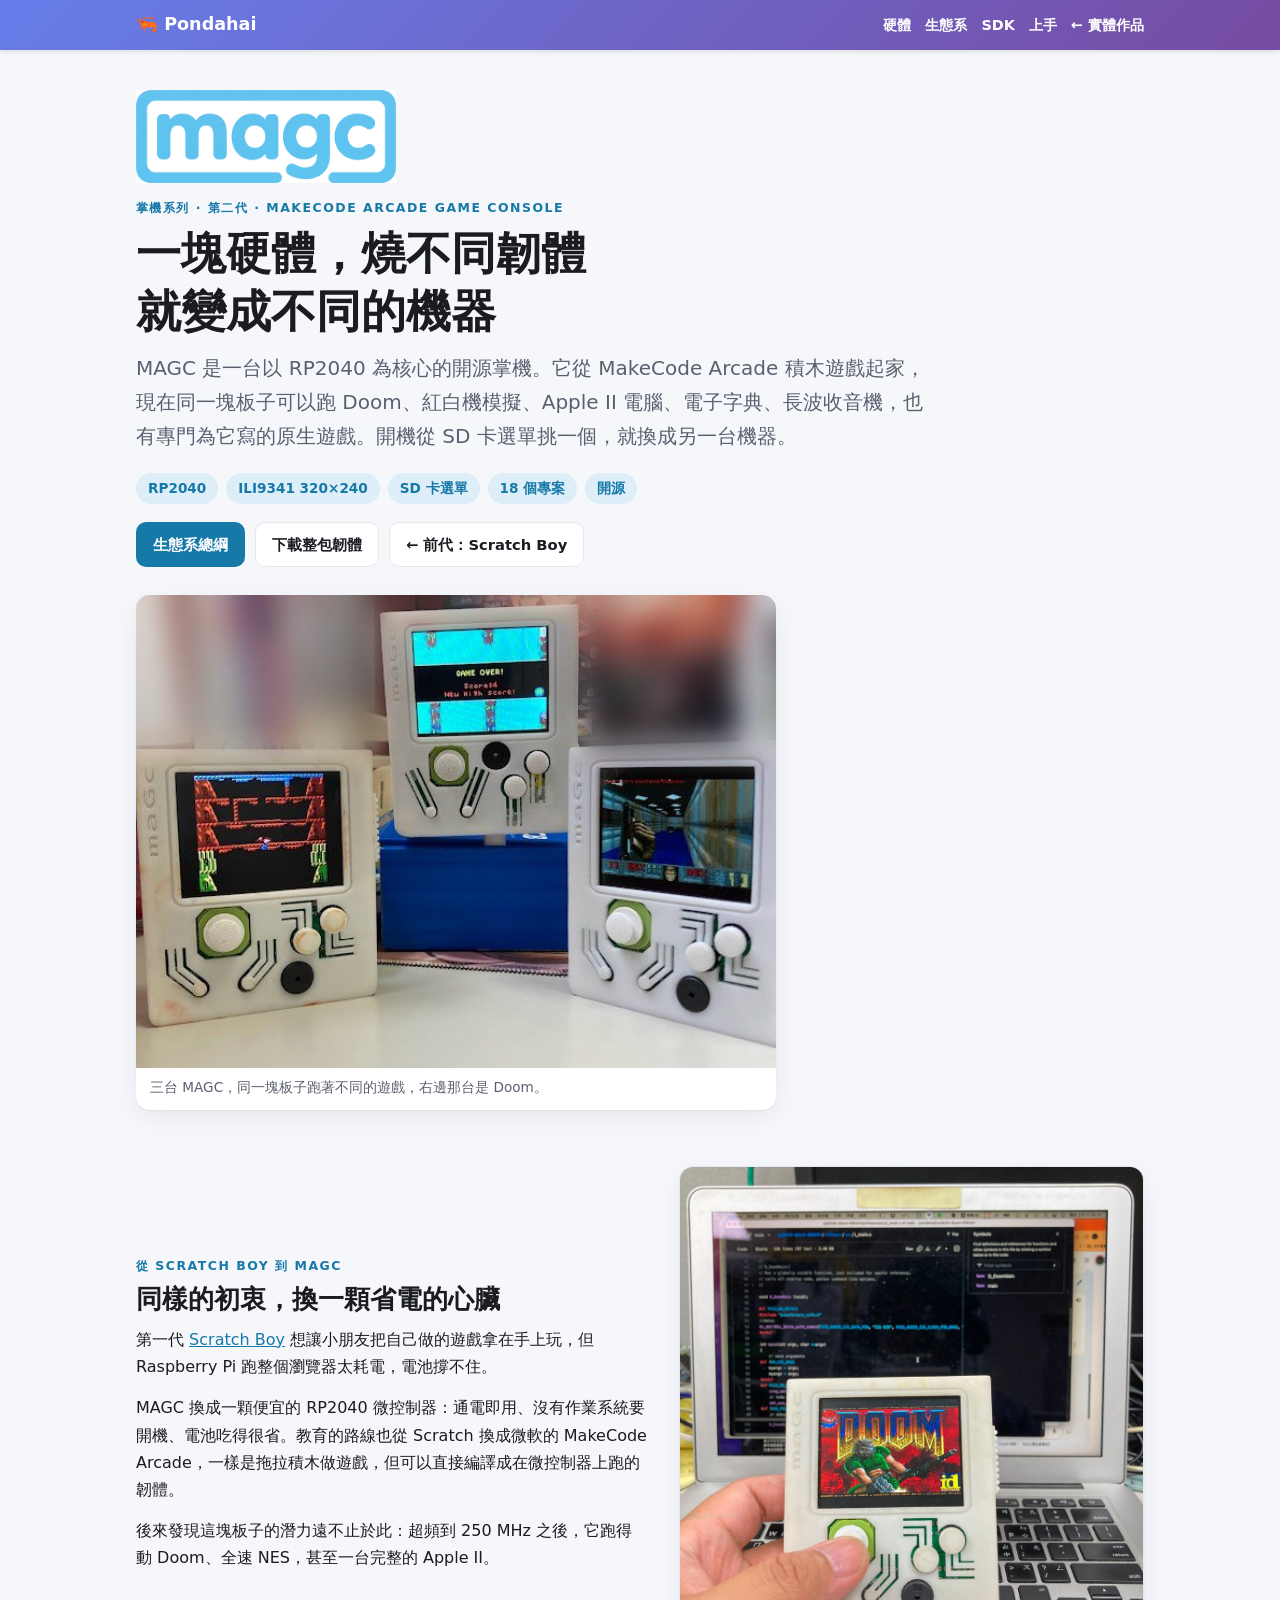
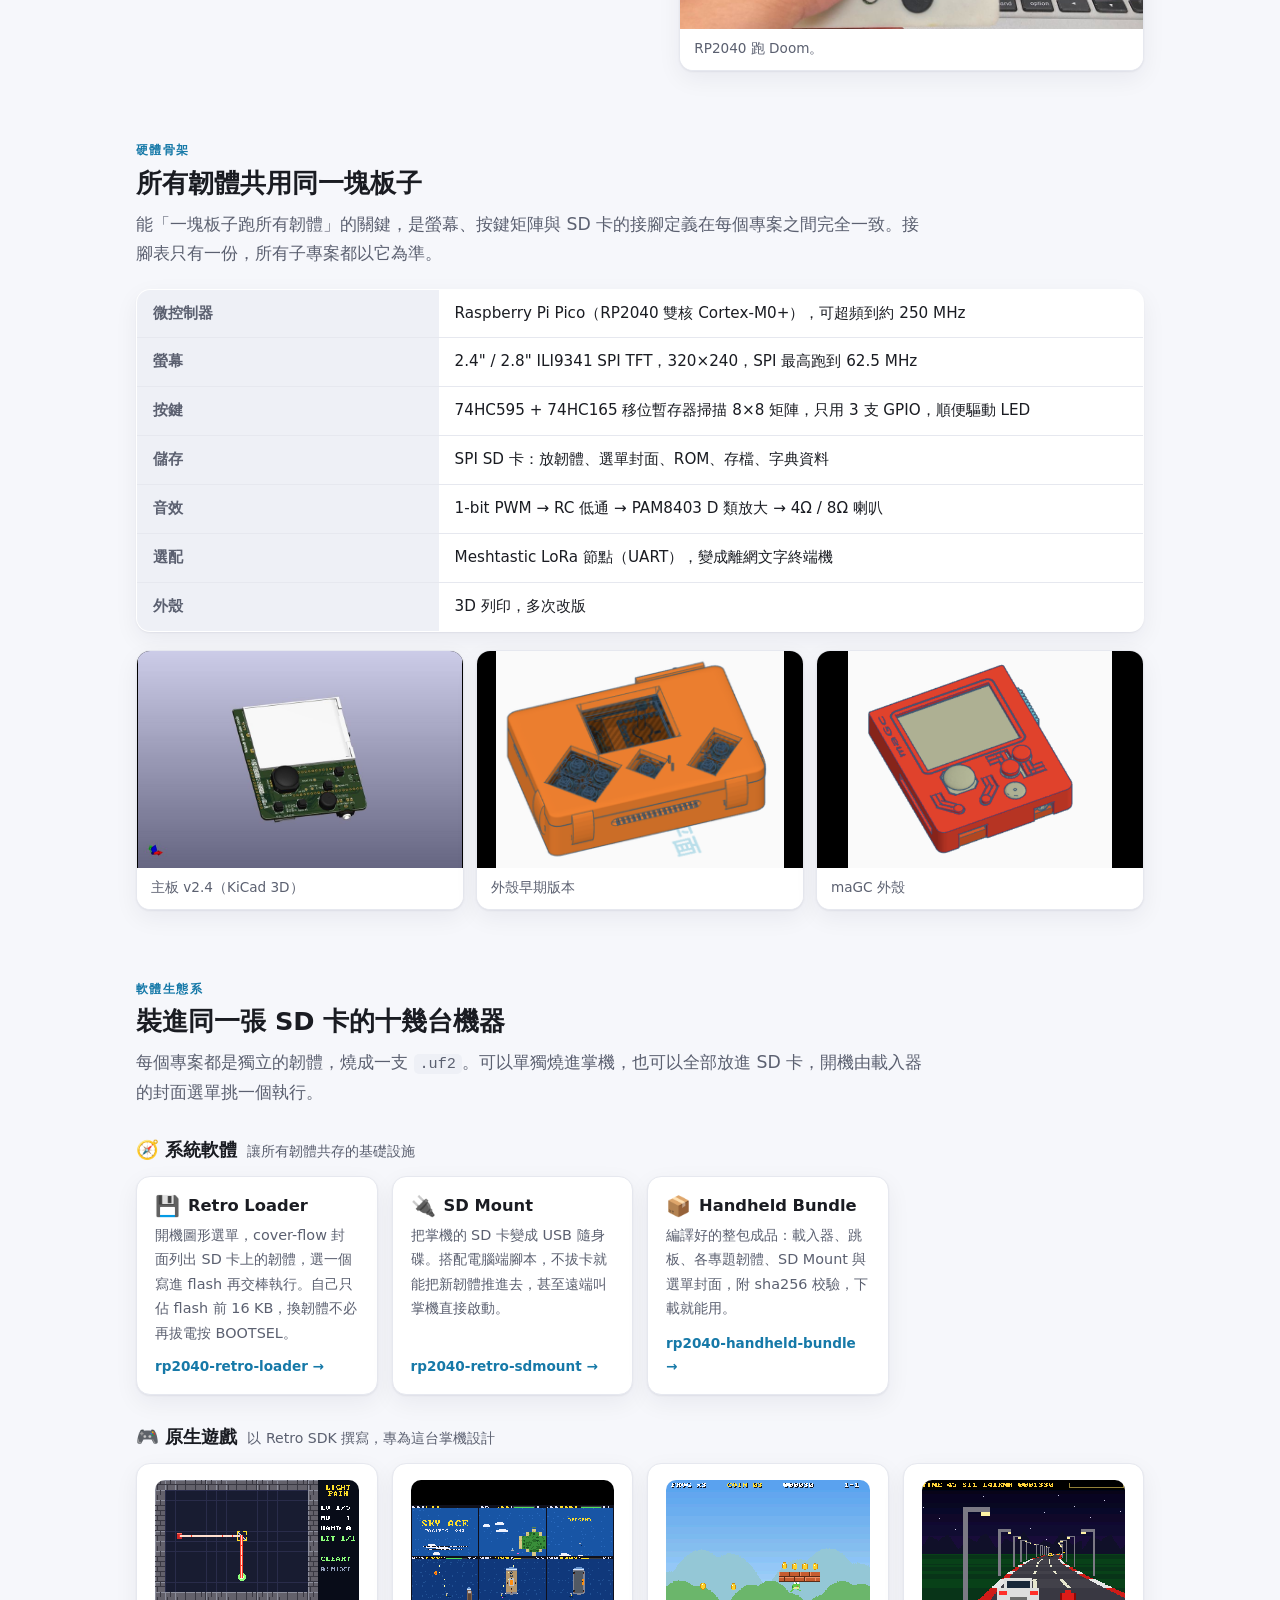
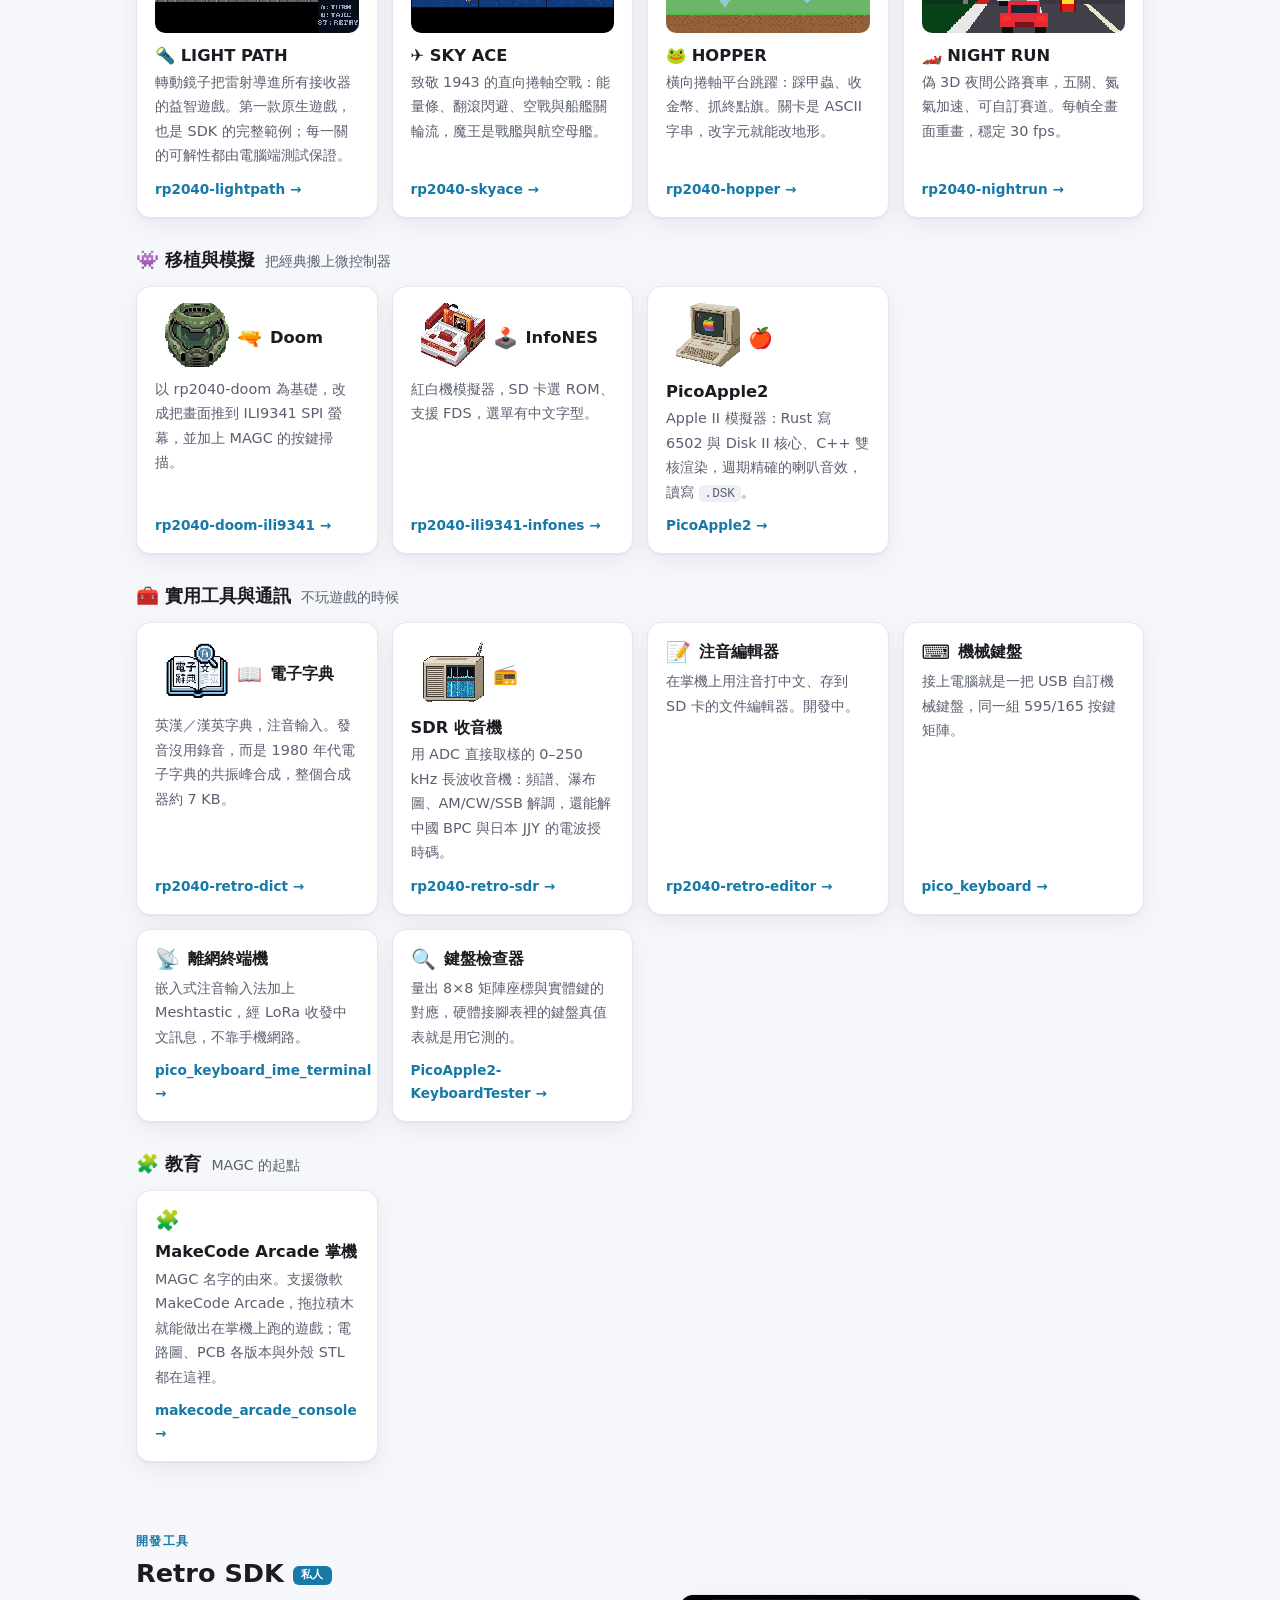
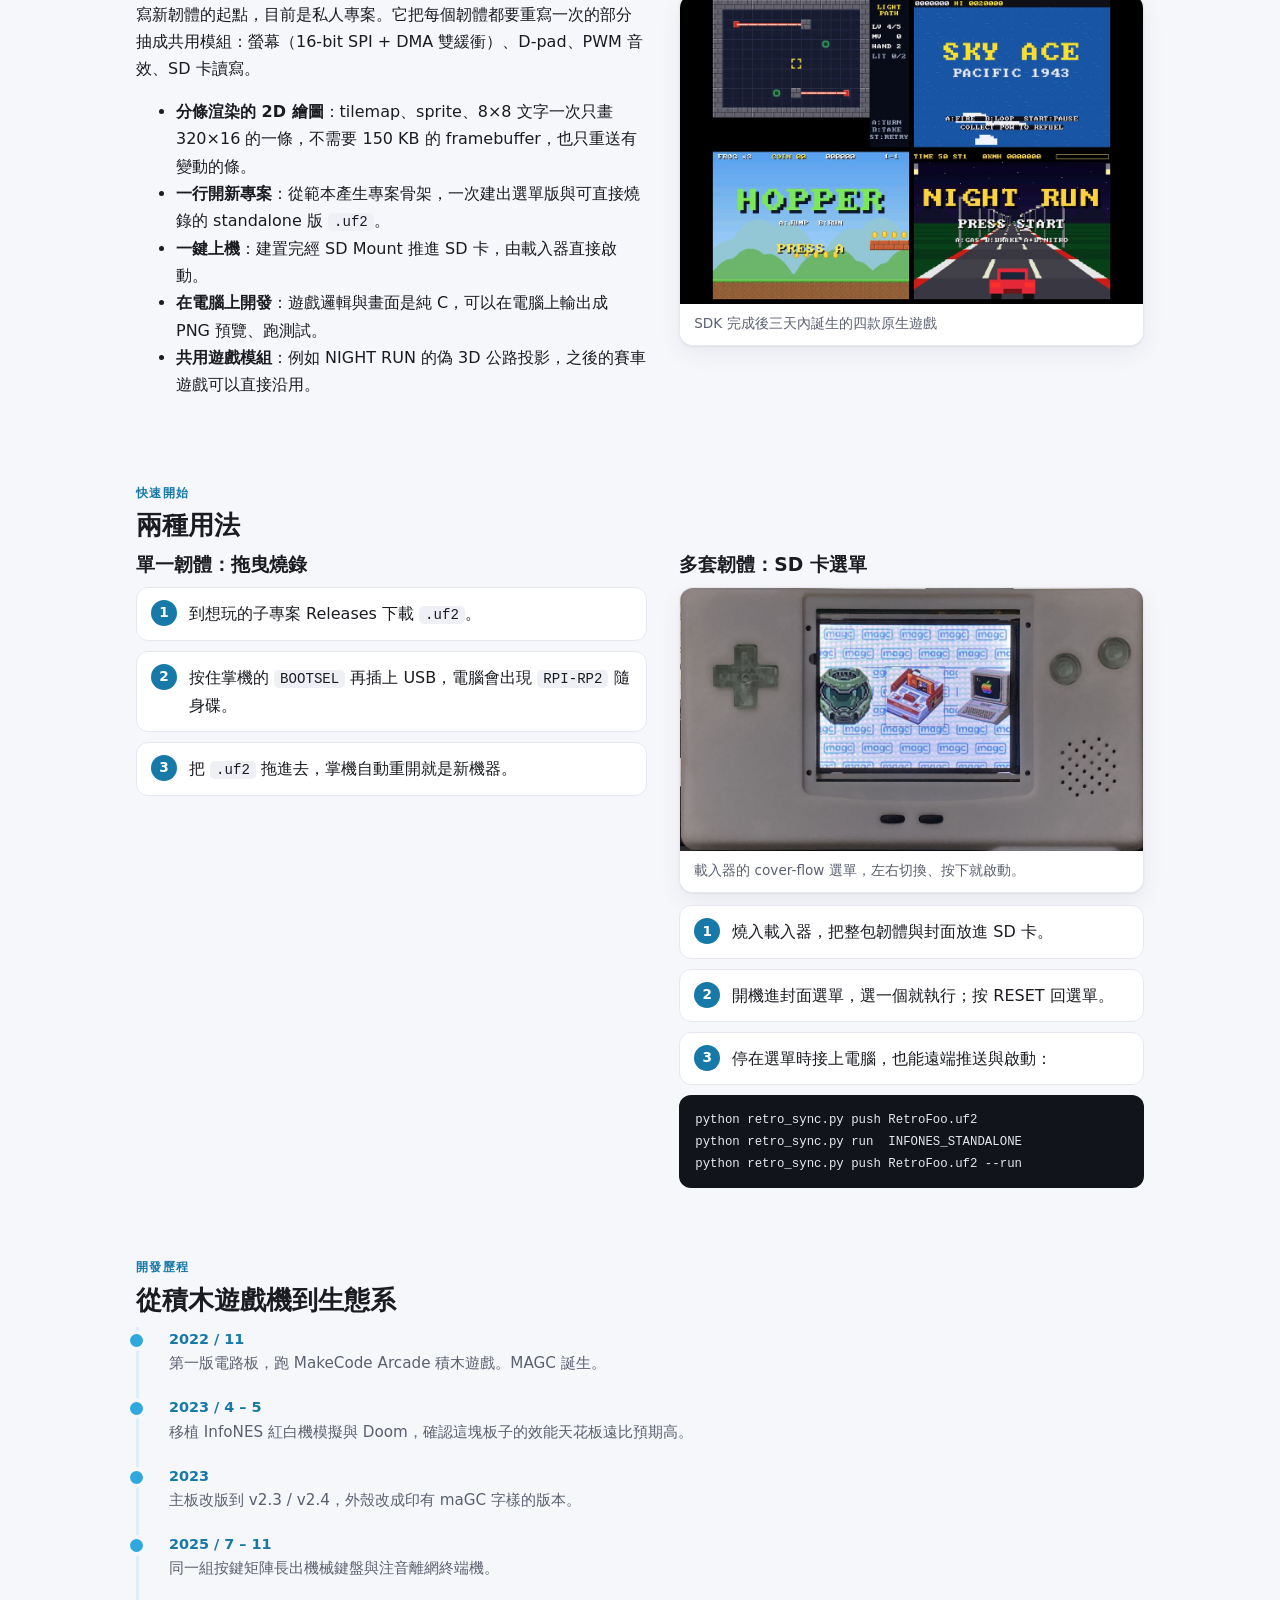
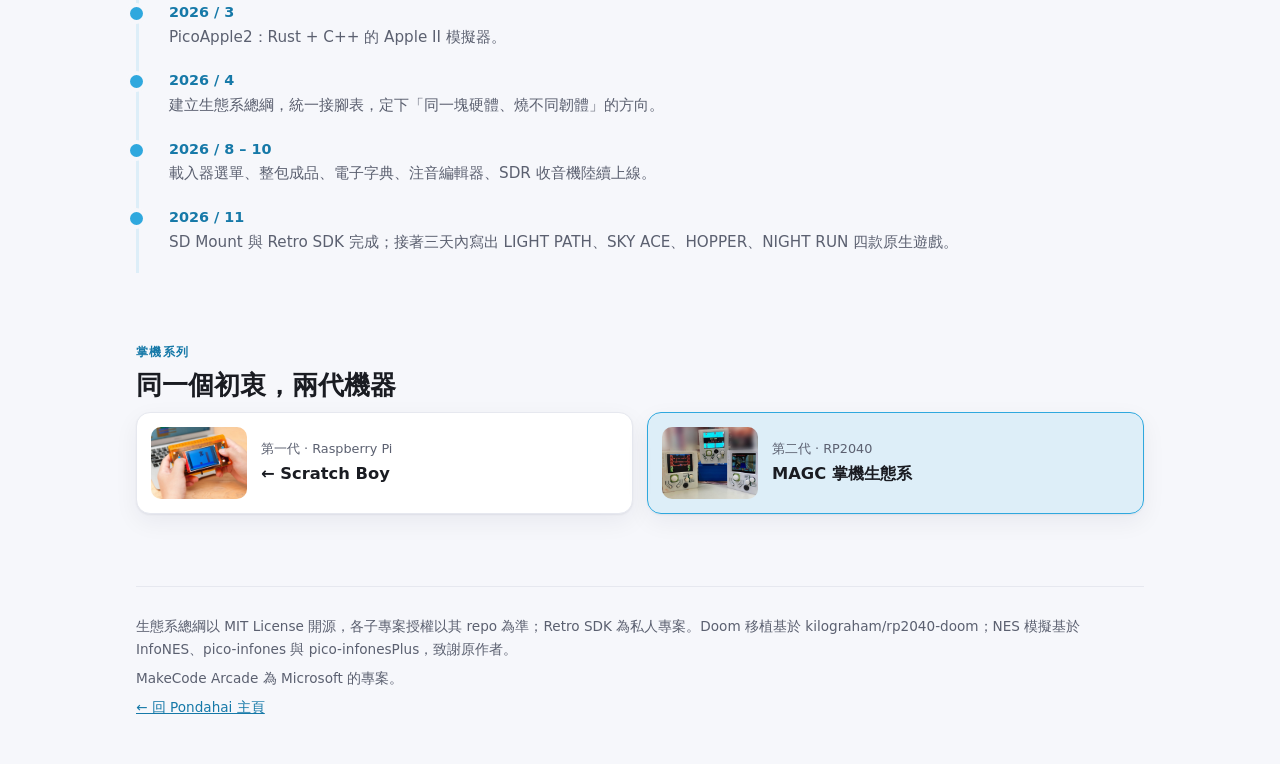
==== commit 684d8efe: "feat(magc): 加入載入器選單實拍，修正窄螢幕溢出 - 「多套韌體：SD 卡選單」放上 rp2040-retro-loader README 的選單實拍   （已裁掉上半部的電腦螢幕） - ." ====
--- a/magc.html
+++ b/magc.html
@@ -272,6 +272,10 @@
             </div>
             <div>
                 <h3 style="margin-bottom:10px">多套韌體：SD 卡選單</h3>
+                <figure class="shot natural" style="margin-bottom:12px">
+                    <img src="images/magc/loader-menu.jpg" width="1100" height="626" loading="lazy" alt="MAGC 掌機停在載入器選單：magc 字標磁磚背景上，Doom、紅白機與 Apple II 三張封面橫向排列，中間的紅白機被選取" onerror="this.parentElement.remove()">
+                    <figcaption>載入器的 cover-flow 選單，左右切換、按下就啟動。</figcaption>
+                </figure>
                 <ol class="steps">
                     <li>燒入載入器，把整包韌體與封面放進 SD 卡。</li>
                     <li>開機進封面選單，選一個就執行；按 RESET 回選單。</li>
--- a/css/product.css
+++ b/css/product.css
@@ -198,6 +198,8 @@
     align-items: center;
 }
 
+.split > * { min-width: 0; }
+
 .split.rev > :first-child { order: 2; }
 
 /* ---------- 卡片格 ---------- */
@@ -330,6 +332,7 @@
 .shot img { width: 100%; height: auto; aspect-ratio: 3 / 2; object-fit: cover; }
 .shot.tall img { aspect-ratio: 1 / 1; }
 .shot.contain img { object-fit: contain; background: #000; }
+.shot.natural img { aspect-ratio: auto; }
 
 /* ---------- 架構圖 ---------- */
 .diagram {
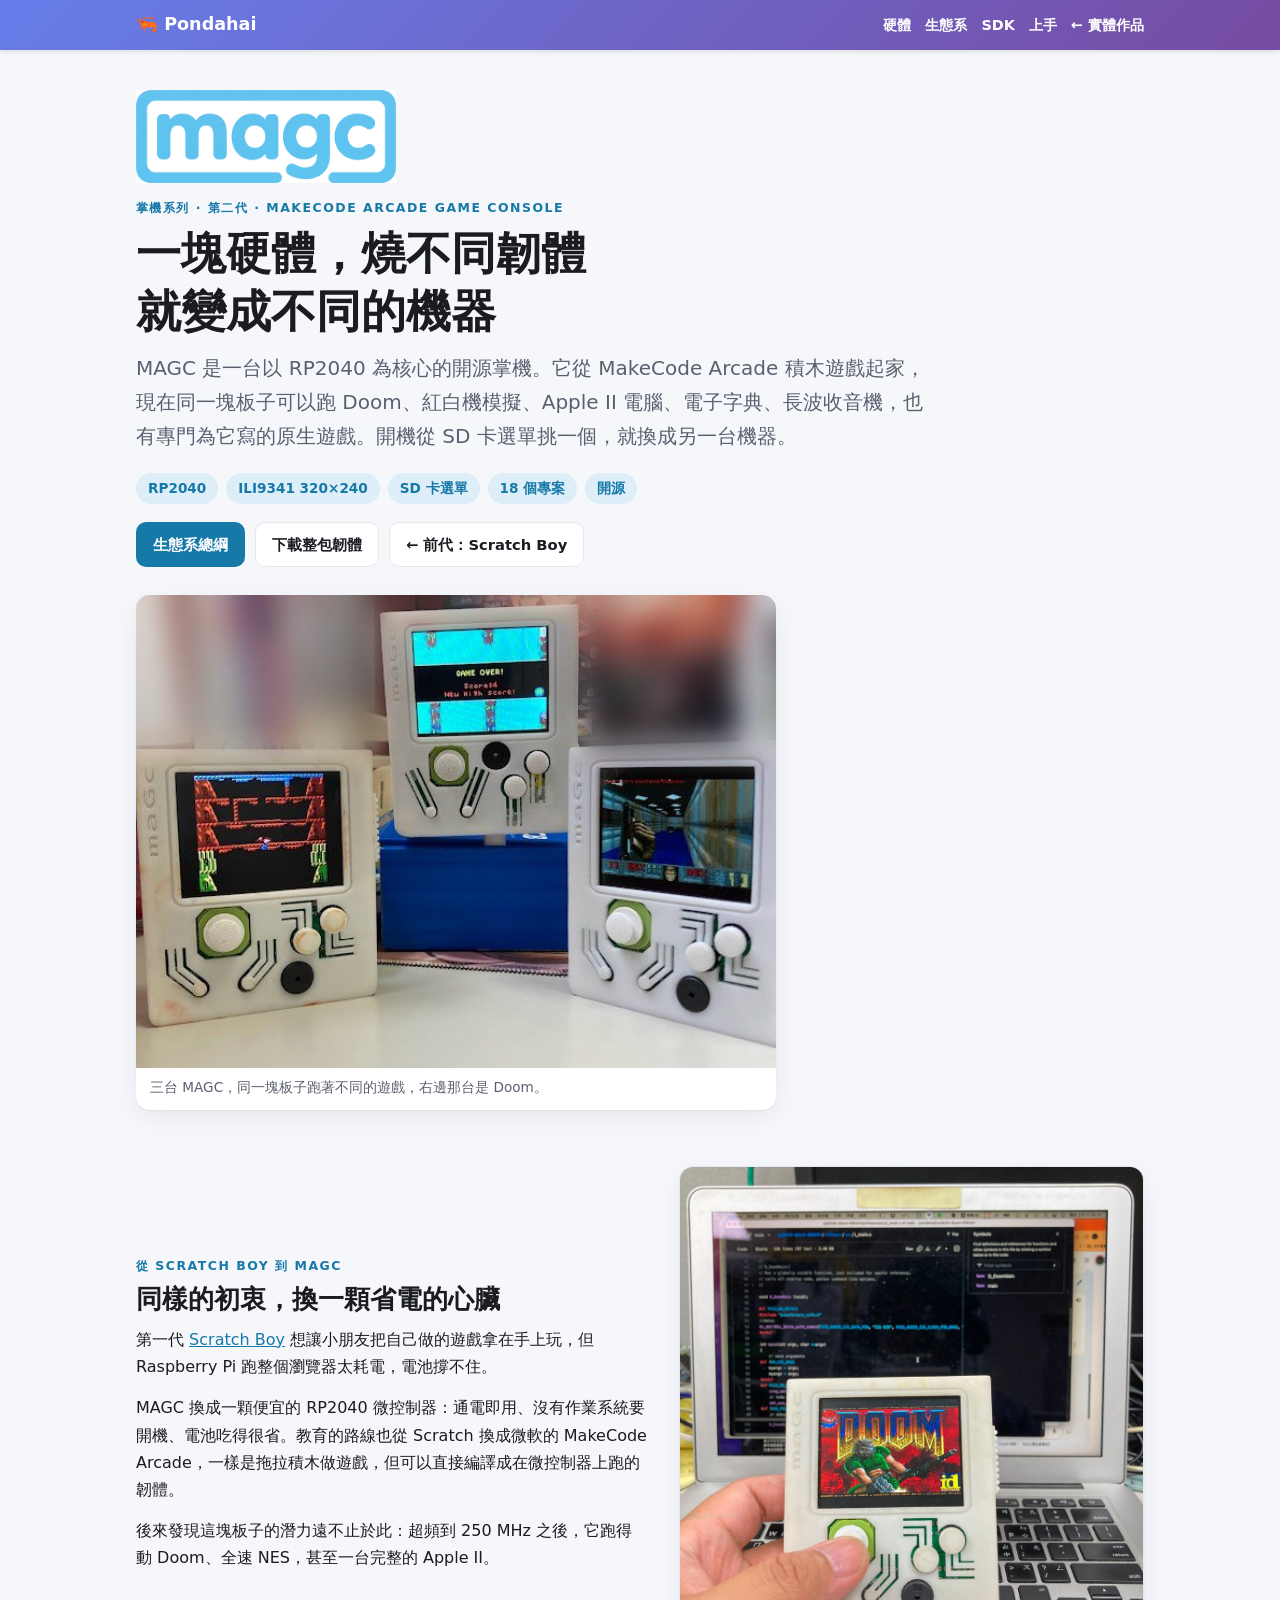
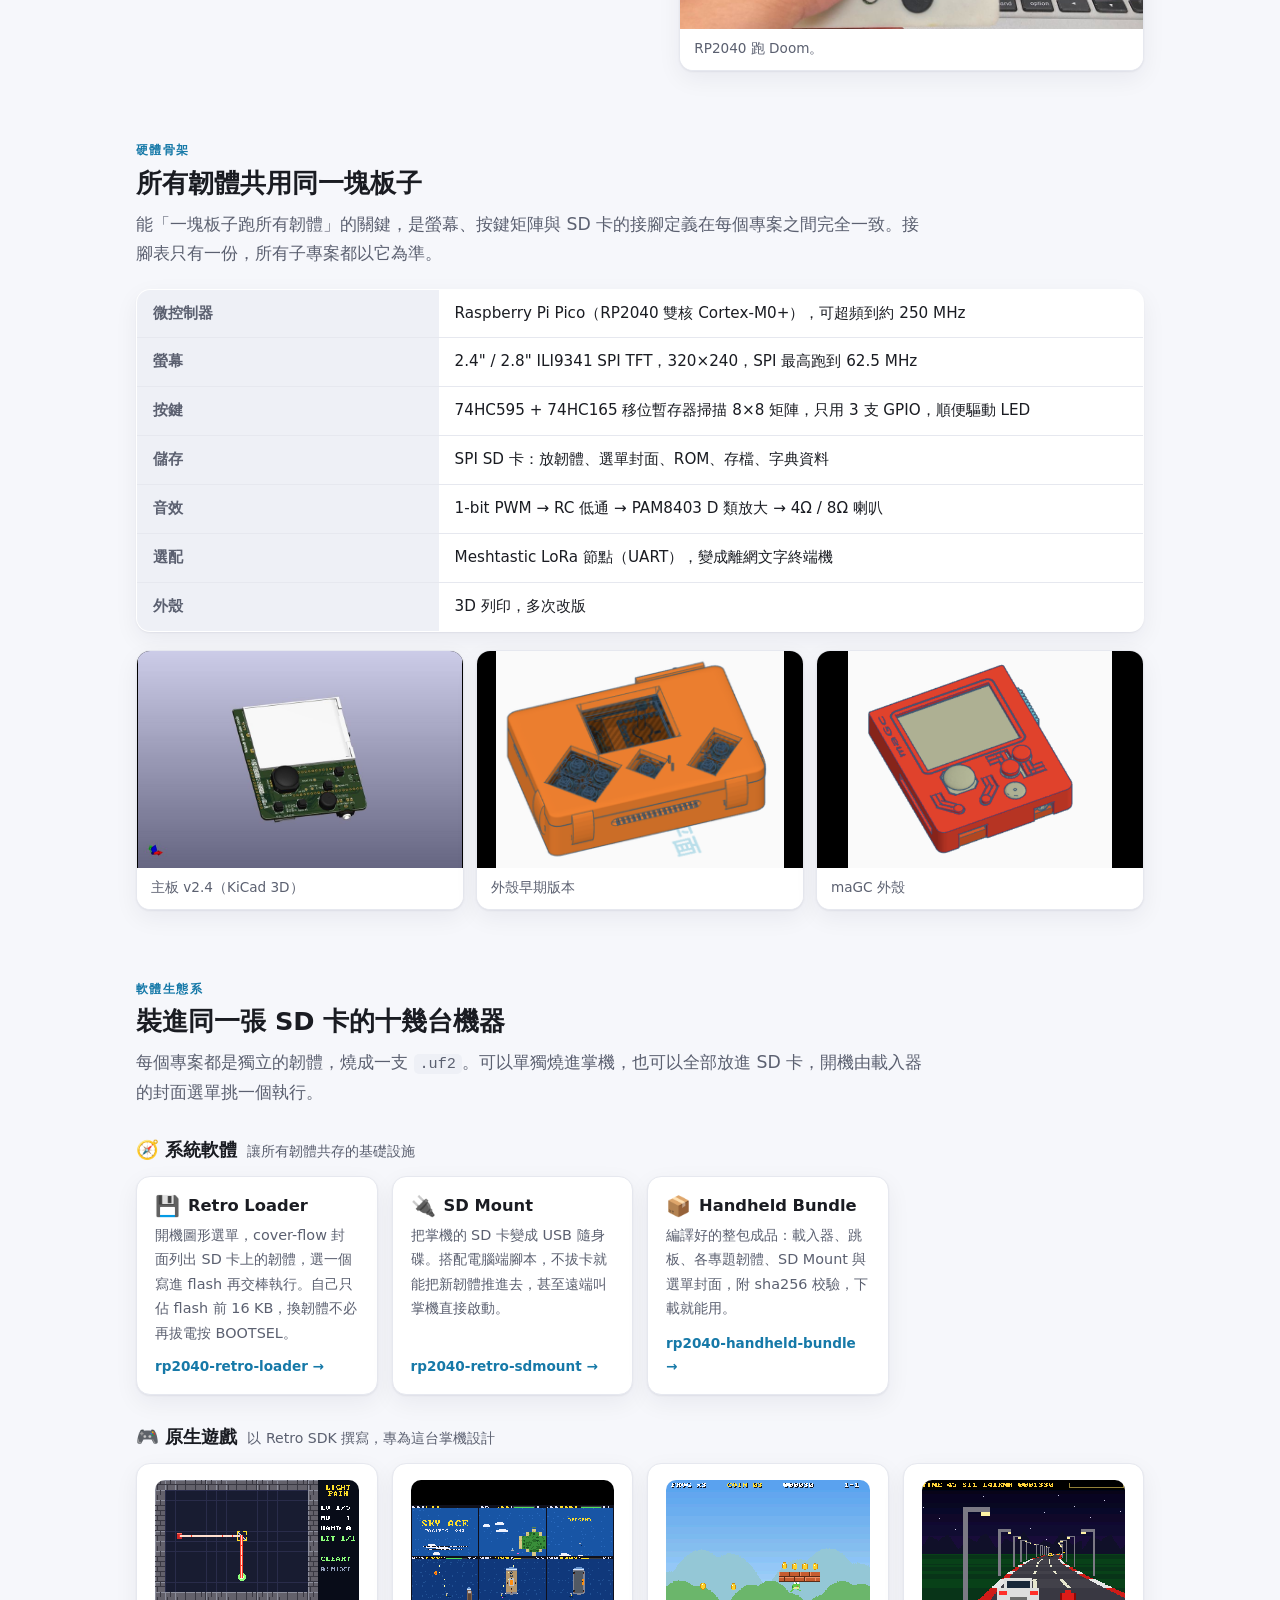
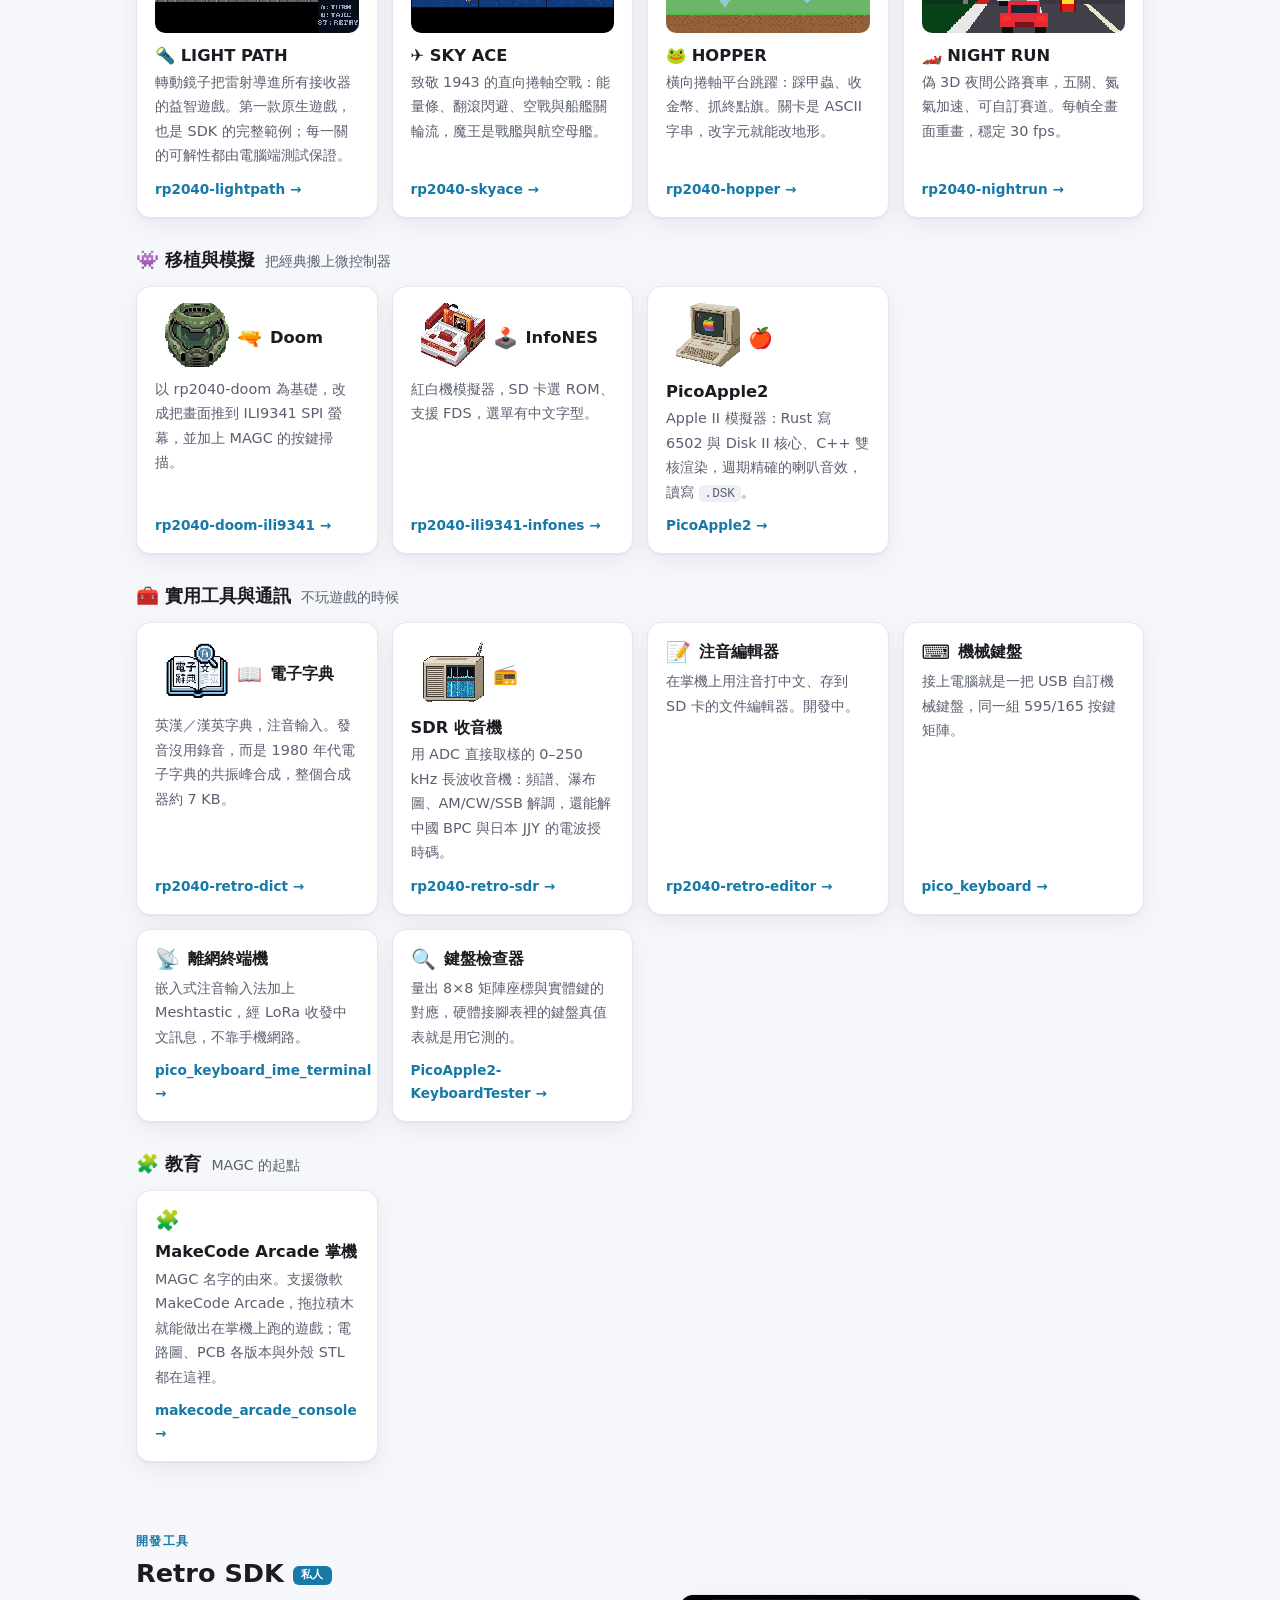
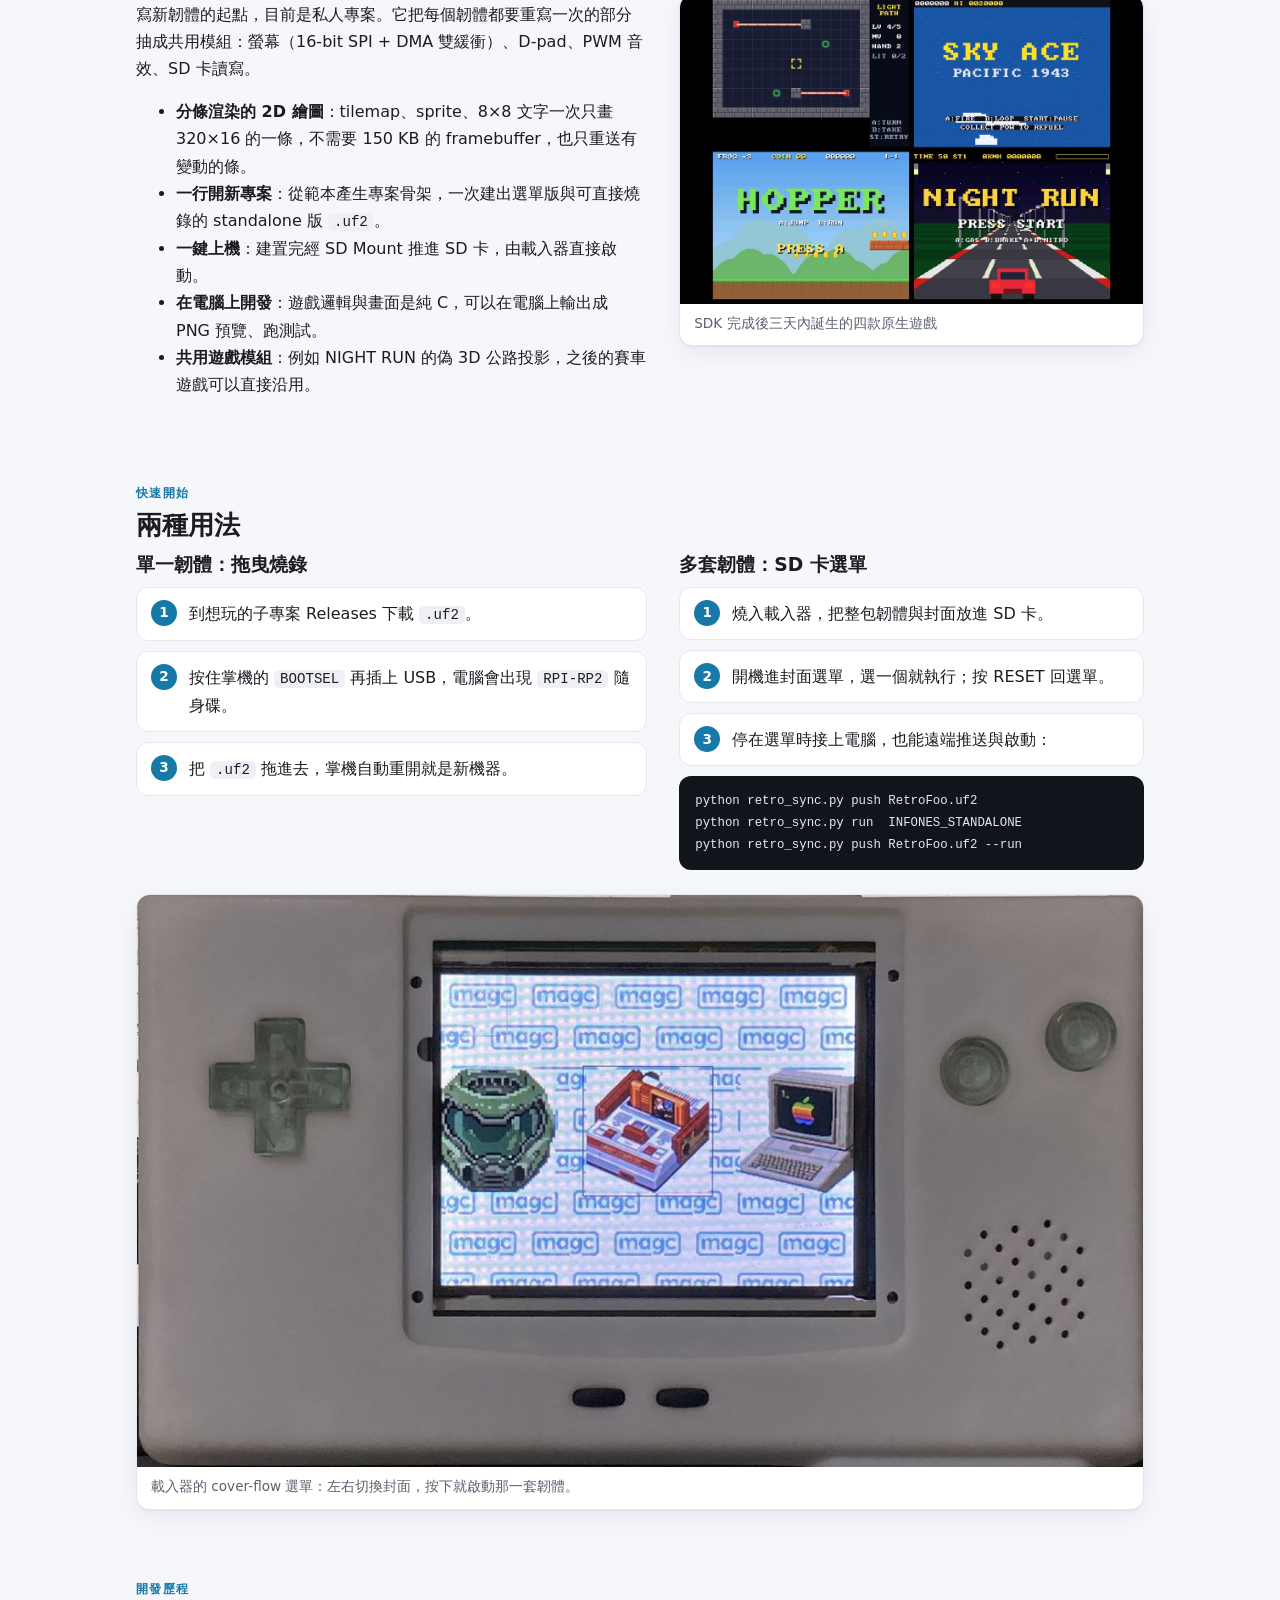
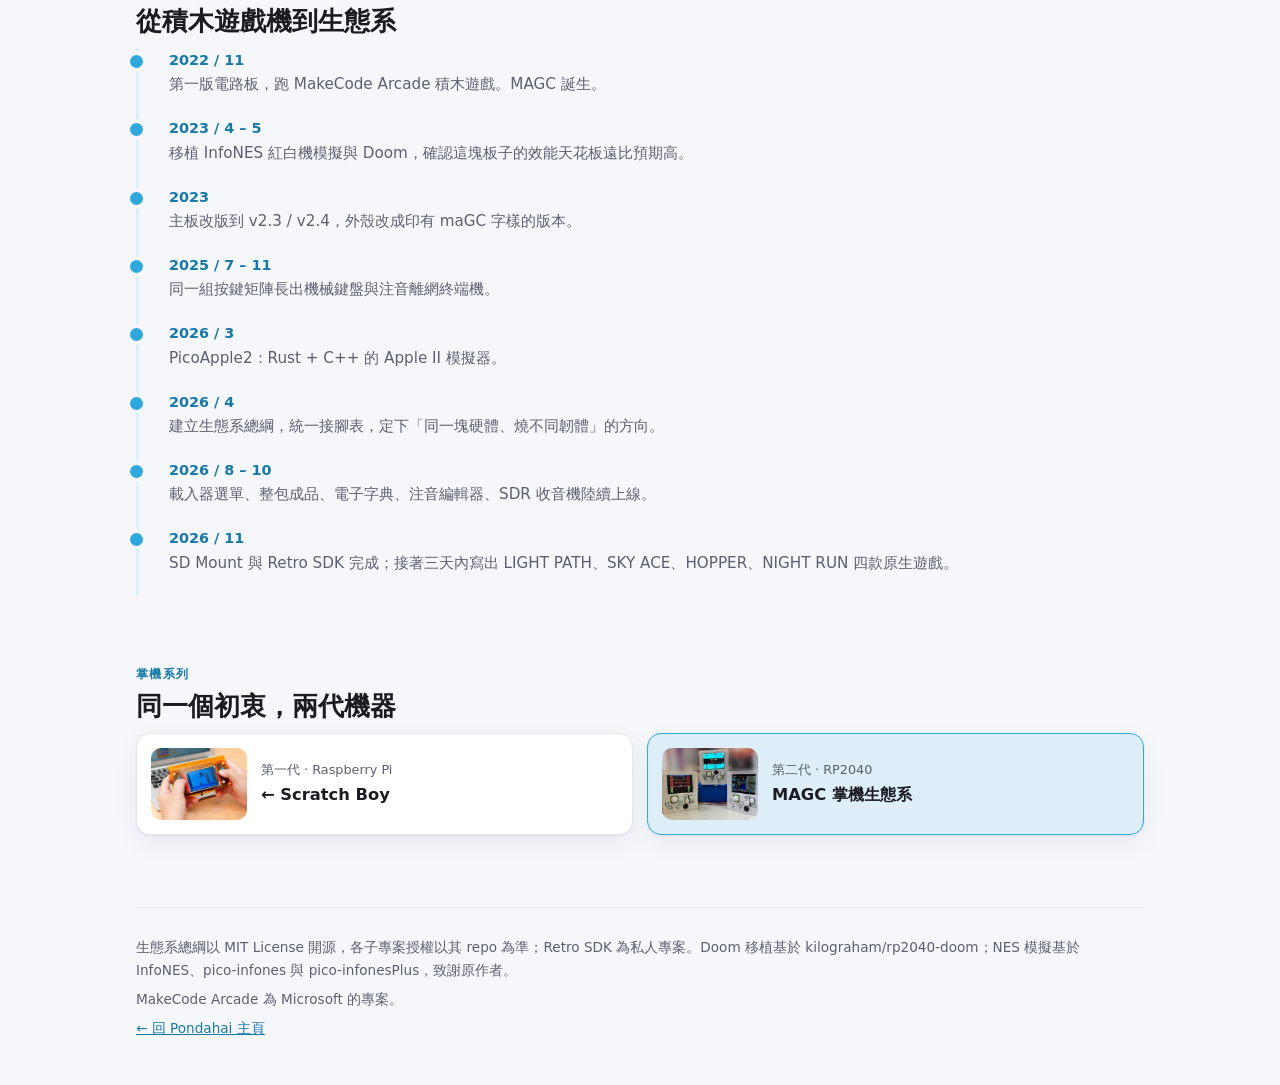
==== commit e31f7a00: "style(magc): 選單截圖移到「兩種用法」雙欄下方 Co-Authored-By: Claude Opus 5.5 <noreply@anthropic.com>" ====
--- a/magc.html
+++ b/magc.html
@@ -272,10 +272,6 @@
             </div>
             <div>
                 <h3 style="margin-bottom:10px">多套韌體：SD 卡選單</h3>
-                <figure class="shot natural" style="margin-bottom:12px">
-                    <img src="images/magc/loader-menu.jpg" width="1100" height="626" loading="lazy" alt="MAGC 掌機停在載入器選單：magc 字標磁磚背景上，Doom、紅白機與 Apple II 三張封面橫向排列，中間的紅白機被選取" onerror="this.parentElement.remove()">
-                    <figcaption>載入器的 cover-flow 選單，左右切換、按下就啟動。</figcaption>
-                </figure>
                 <ol class="steps">
                     <li>燒入載入器，把整包韌體與封面放進 SD 卡。</li>
                     <li>開機進封面選單，選一個就執行；按 RESET 回選單。</li>
@@ -286,6 +282,10 @@
 python retro_sync.py push RetroFoo.uf2 --run</code></pre>
             </div>
         </div>
+        <figure class="shot natural" style="margin-top:24px">
+            <img src="images/magc/loader-menu.jpg" width="1100" height="626" loading="lazy" alt="MAGC 掌機停在載入器選單：magc 字標磁磚背景上，Doom、紅白機與 Apple II 三張封面橫向排列，中間的紅白機被選取" onerror="this.parentElement.remove()">
+            <figcaption>載入器的 cover-flow 選單：左右切換封面，按下就啟動那一套韌體。</figcaption>
+        </figure>
     </section>
 
     <!-- 時間軸 -->
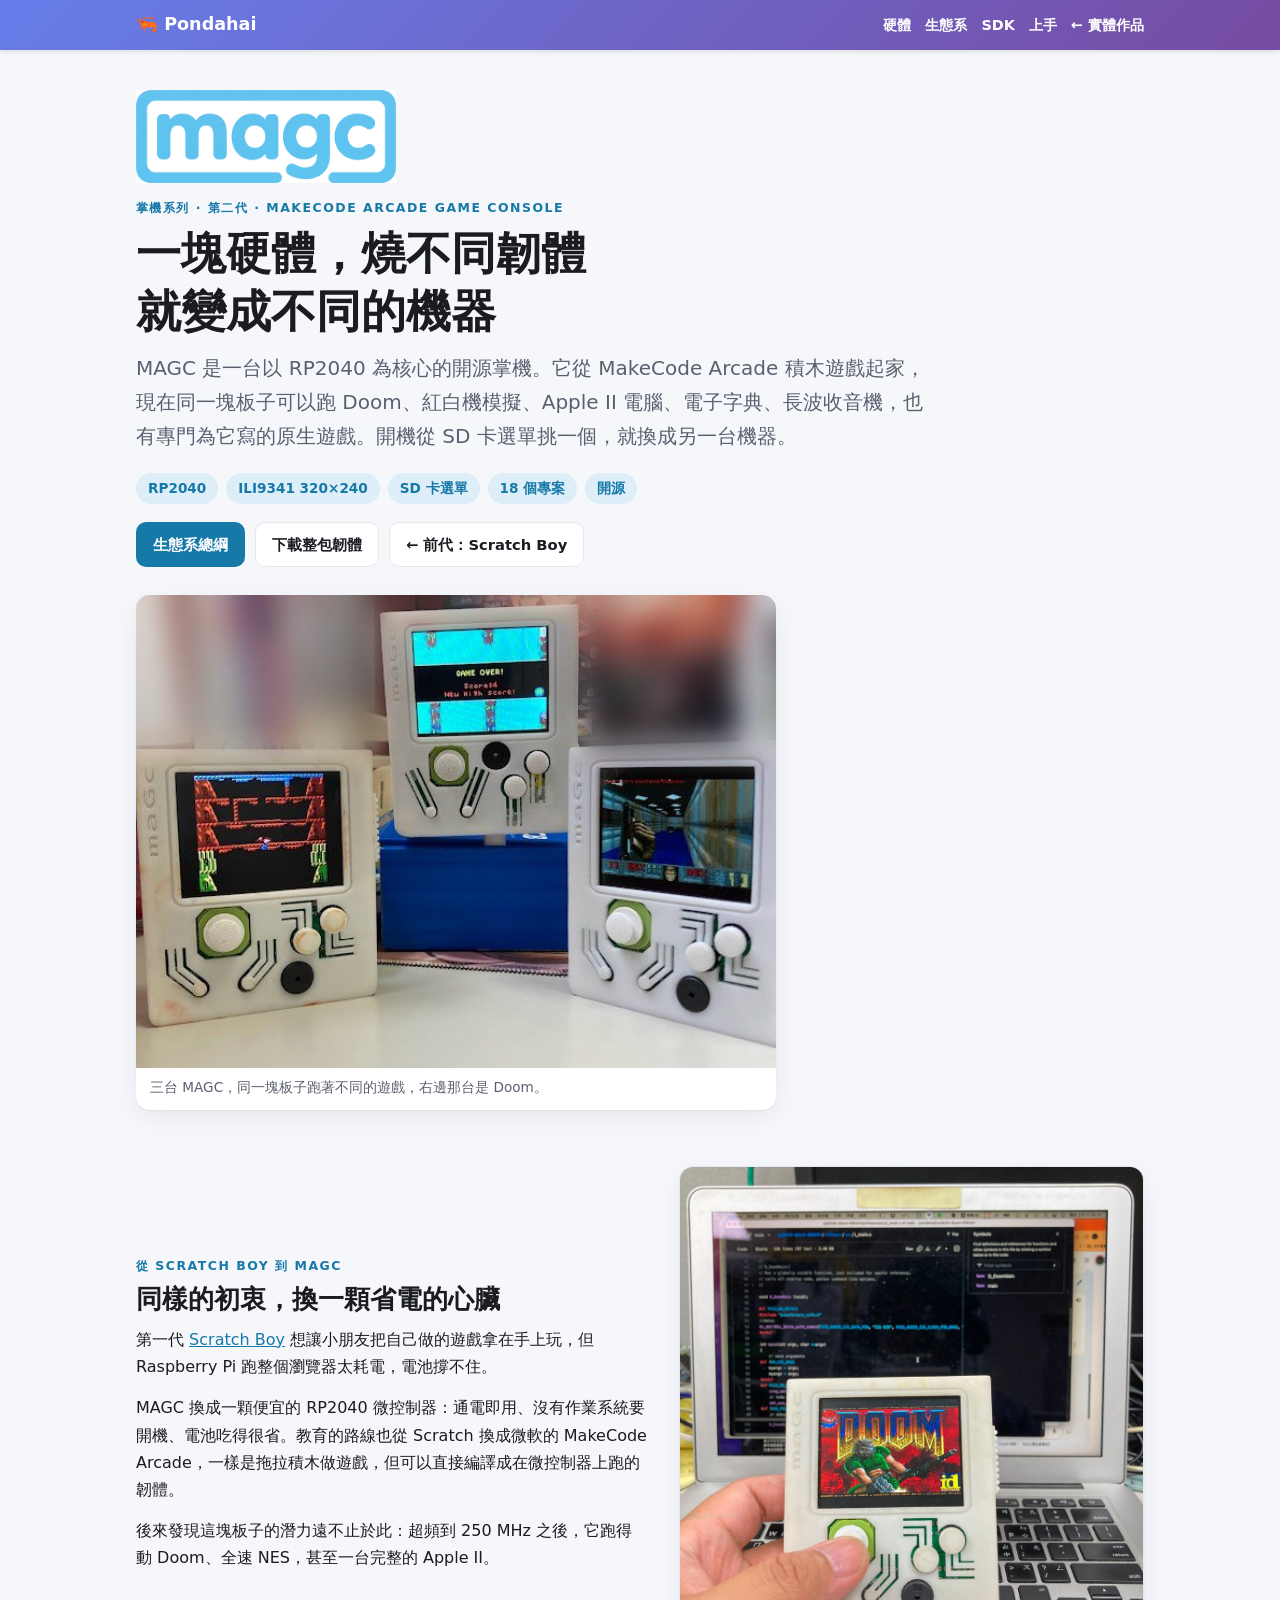
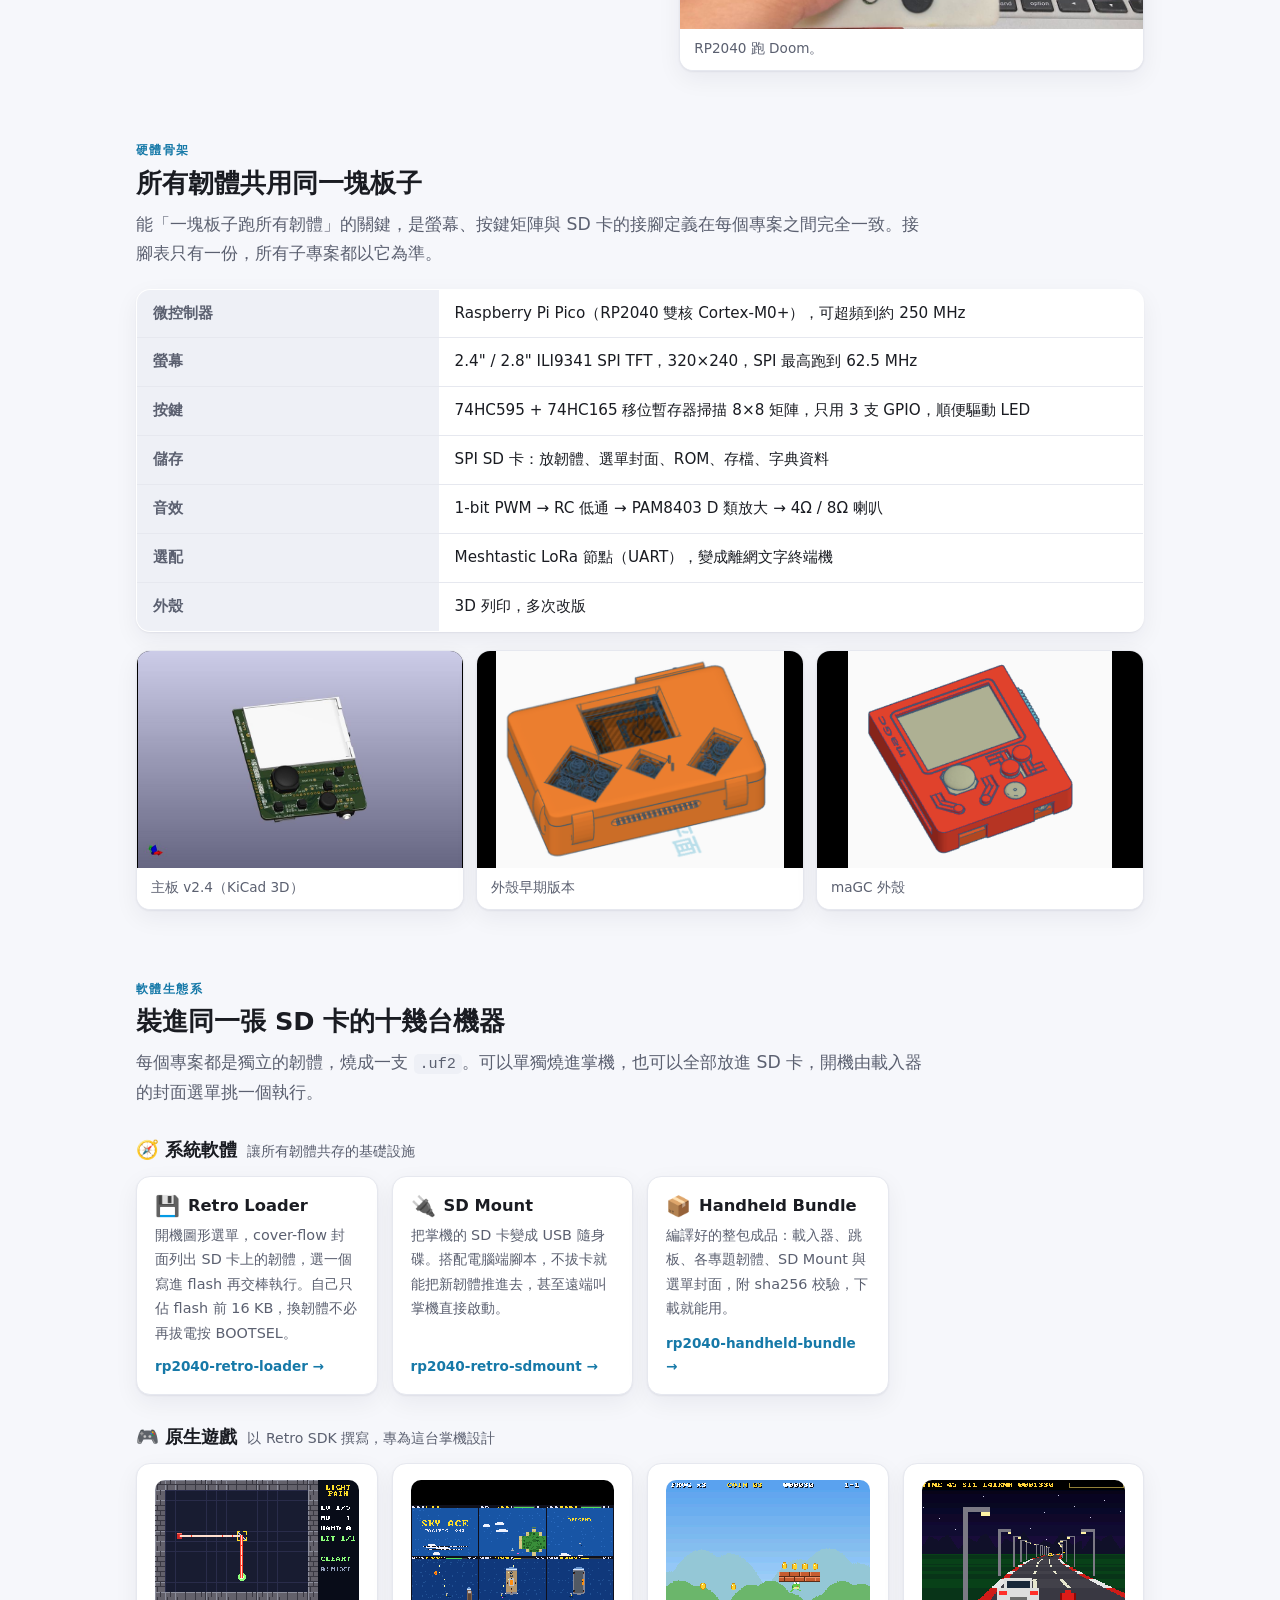
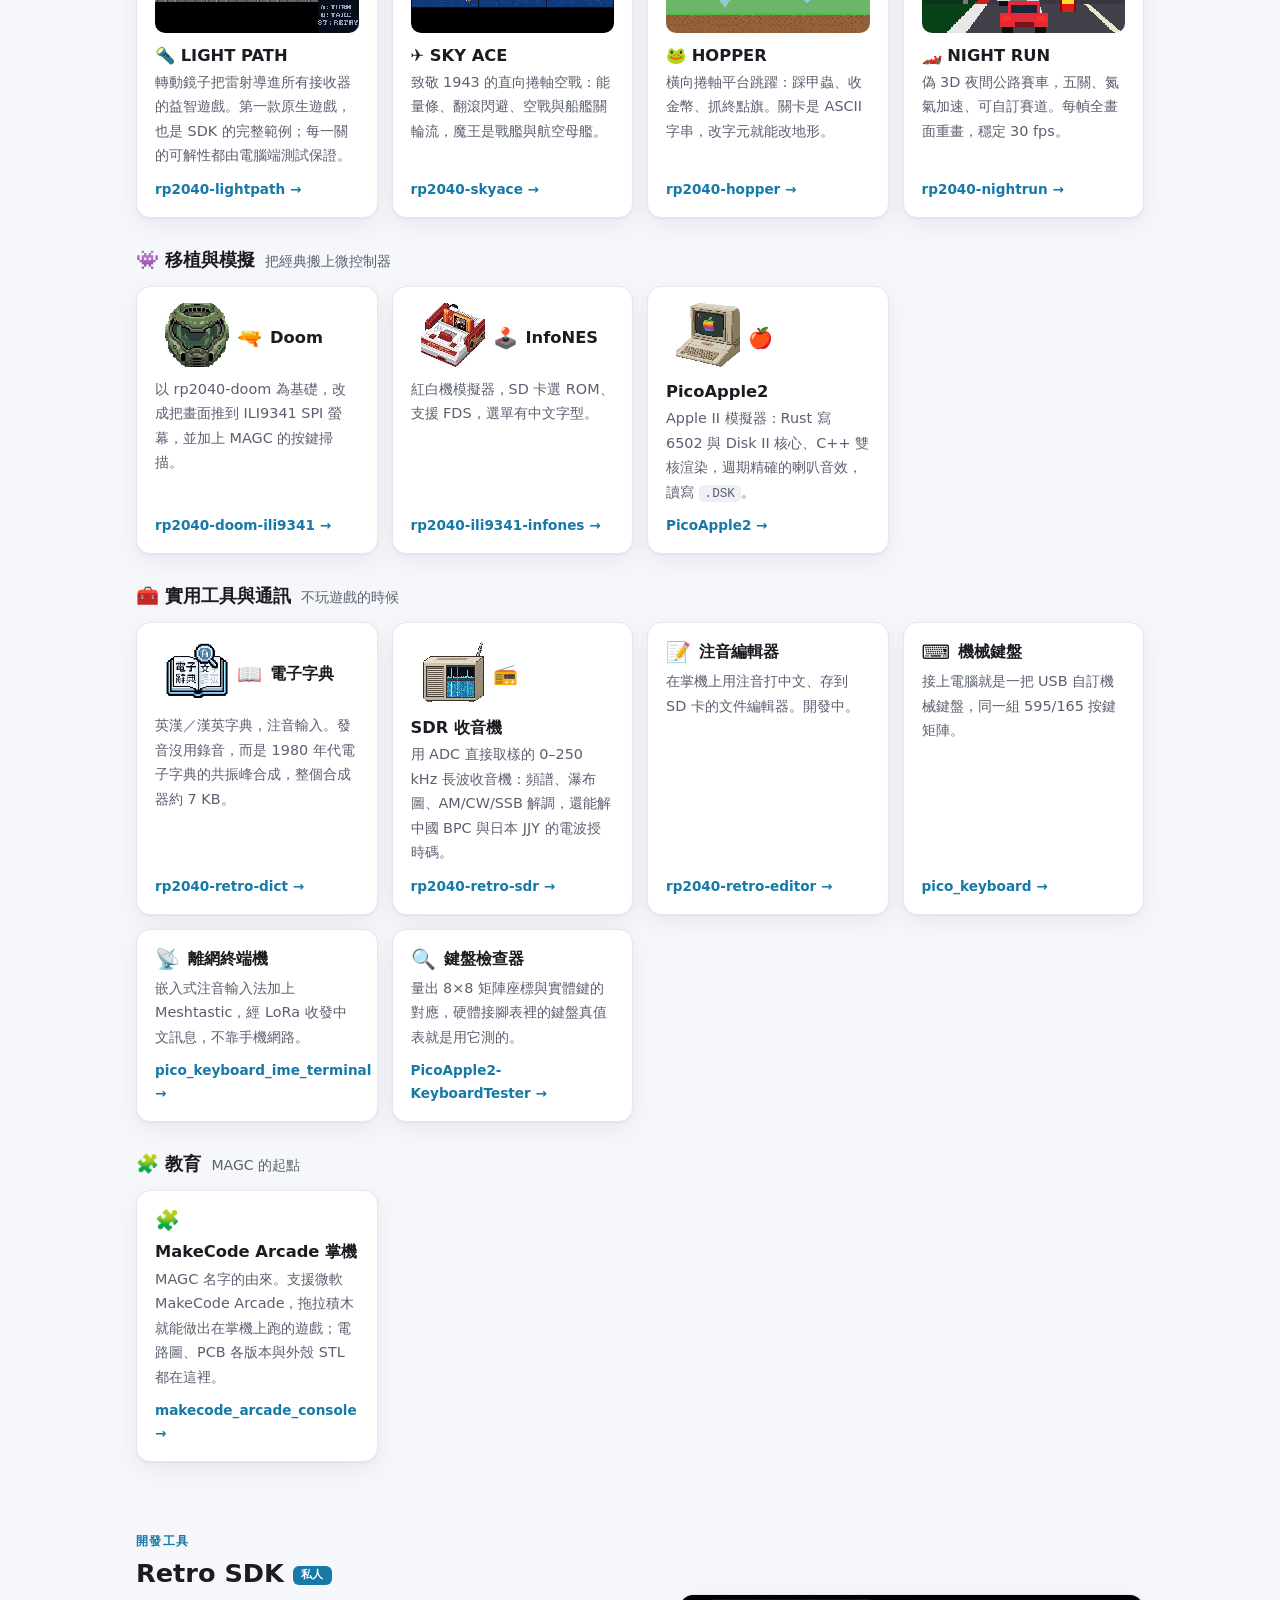
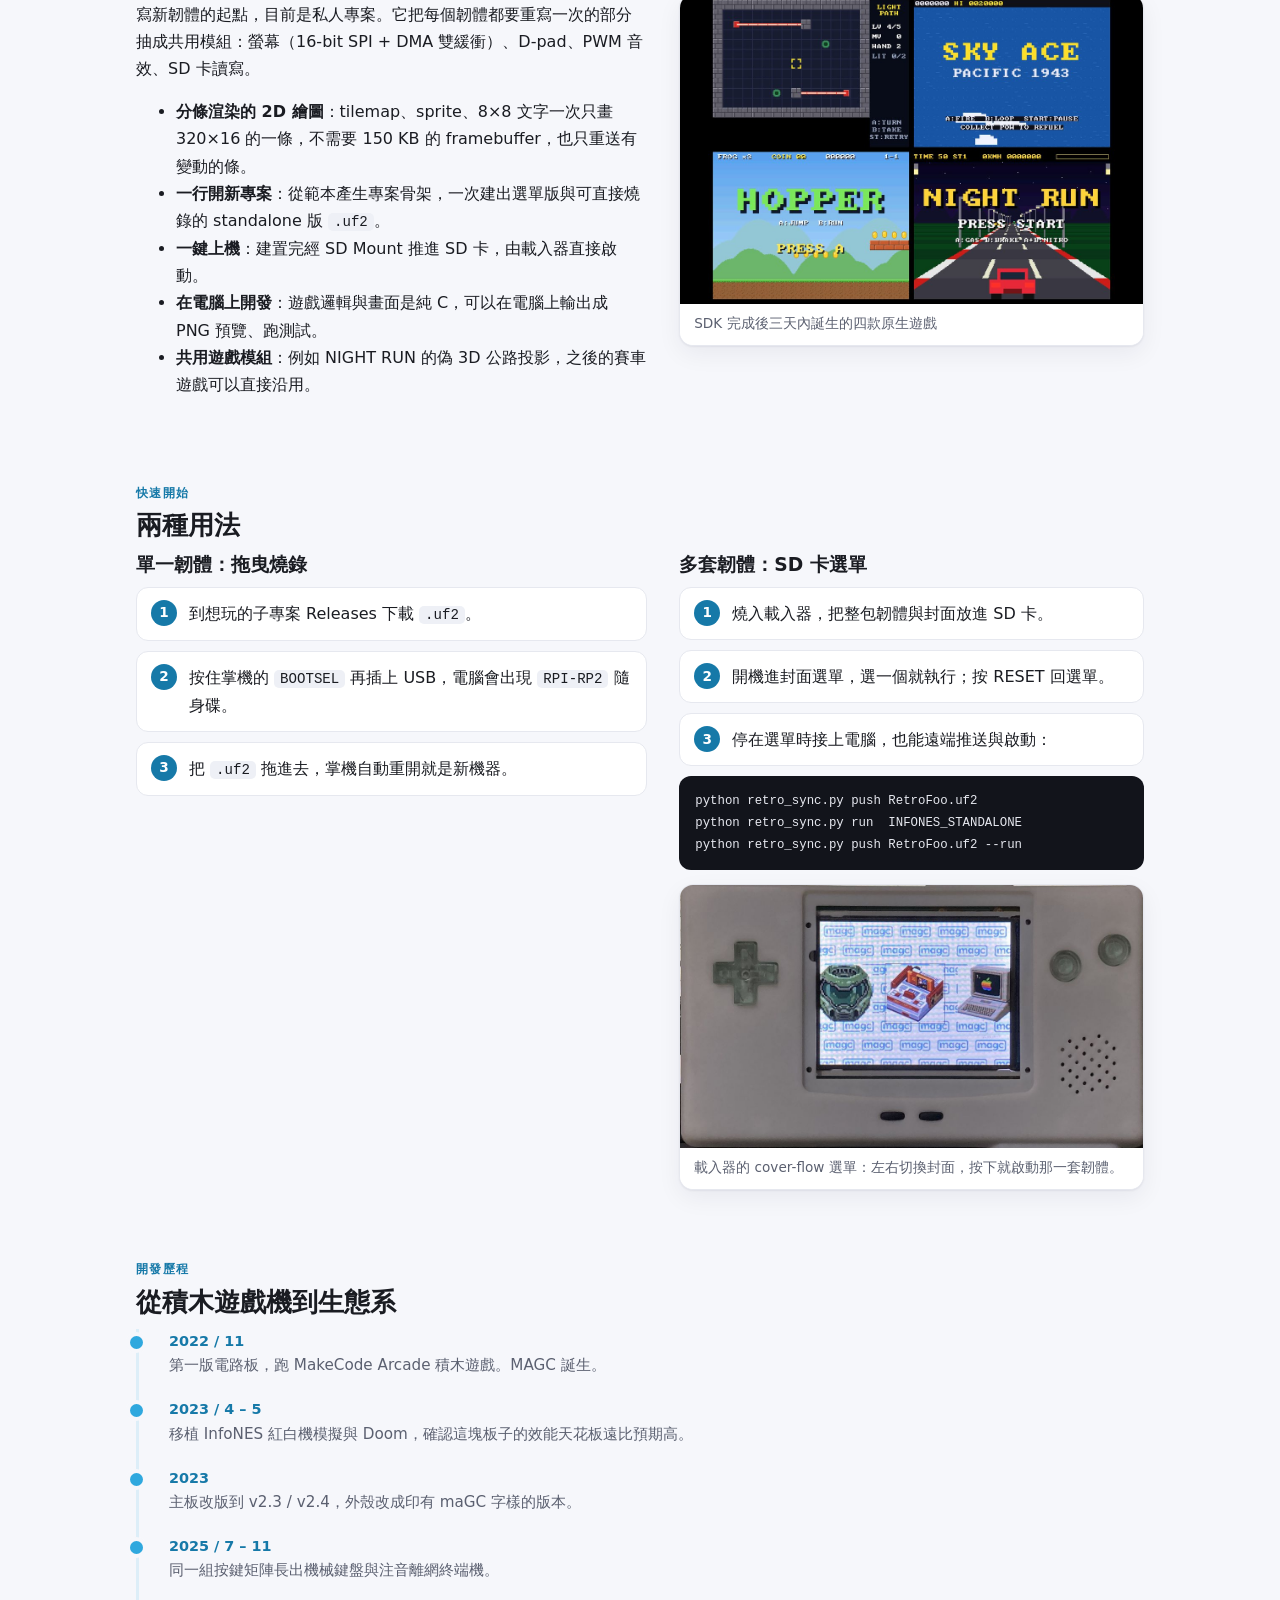
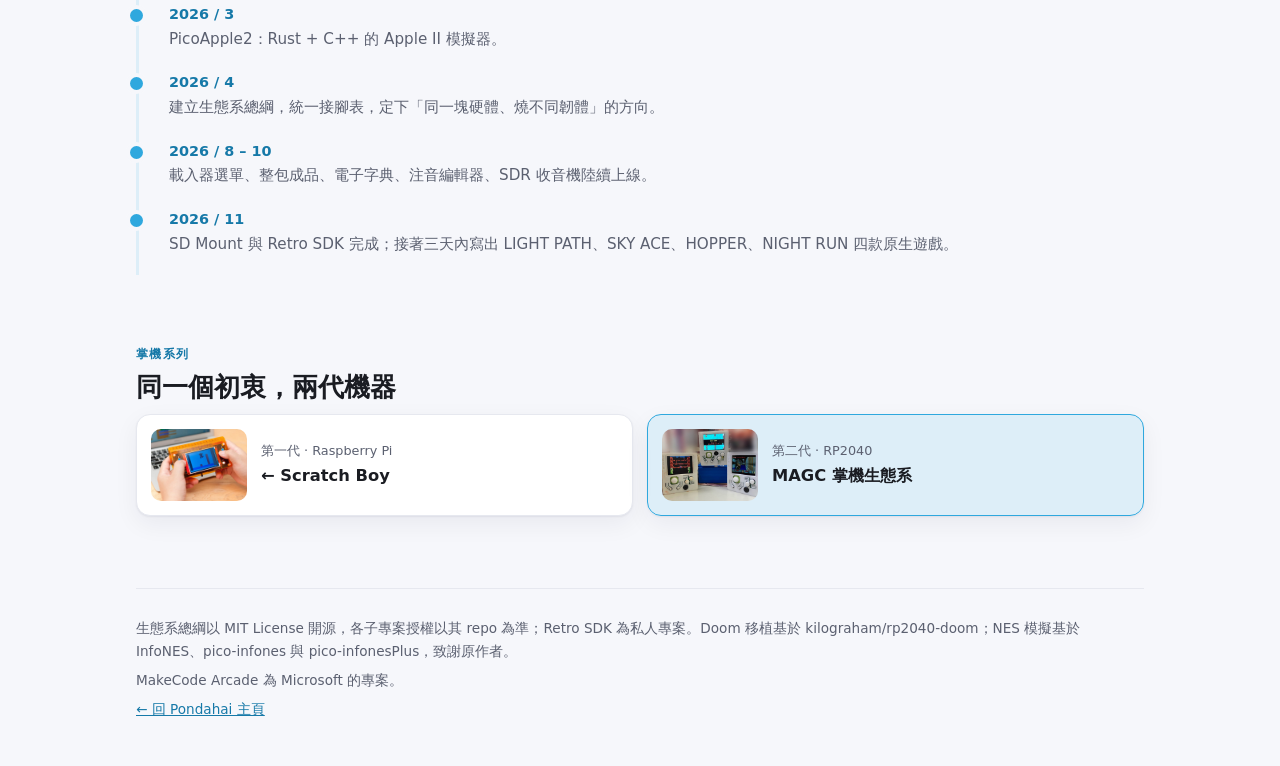
==== commit f485d654: "style(magc): 選單截圖改放第二欄指令框下方，與欄同寬 Co-Authored-By: Claude Opus 5.5 <noreply@anthropic.com>" ====
--- a/magc.html
+++ b/magc.html
@@ -280,12 +280,12 @@
 <pre><code>python retro_sync.py push RetroFoo.uf2
 python retro_sync.py run  INFONES_STANDALONE
 python retro_sync.py push RetroFoo.uf2 --run</code></pre>
-            </div>
-        </div>
-        <figure class="shot natural" style="margin-top:24px">
-            <img src="images/magc/loader-menu.jpg" width="1100" height="626" loading="lazy" alt="MAGC 掌機停在載入器選單：magc 字標磁磚背景上，Doom、紅白機與 Apple II 三張封面橫向排列，中間的紅白機被選取" onerror="this.parentElement.remove()">
-            <figcaption>載入器的 cover-flow 選單：左右切換封面，按下就啟動那一套韌體。</figcaption>
-        </figure>
+                <figure class="shot natural" style="margin-top:14px">
+                    <img src="images/magc/loader-menu.jpg" width="1100" height="626" loading="lazy" alt="MAGC 掌機停在載入器選單：magc 字標磁磚背景上，Doom、紅白機與 Apple II 三張封面橫向排列，中間的紅白機被選取" onerror="this.parentElement.remove()">
+                    <figcaption>載入器的 cover-flow 選單：左右切換封面，按下就啟動那一套韌體。</figcaption>
+                </figure>
+            </div>
+        </div>
     </section>
 
     <!-- 時間軸 -->
